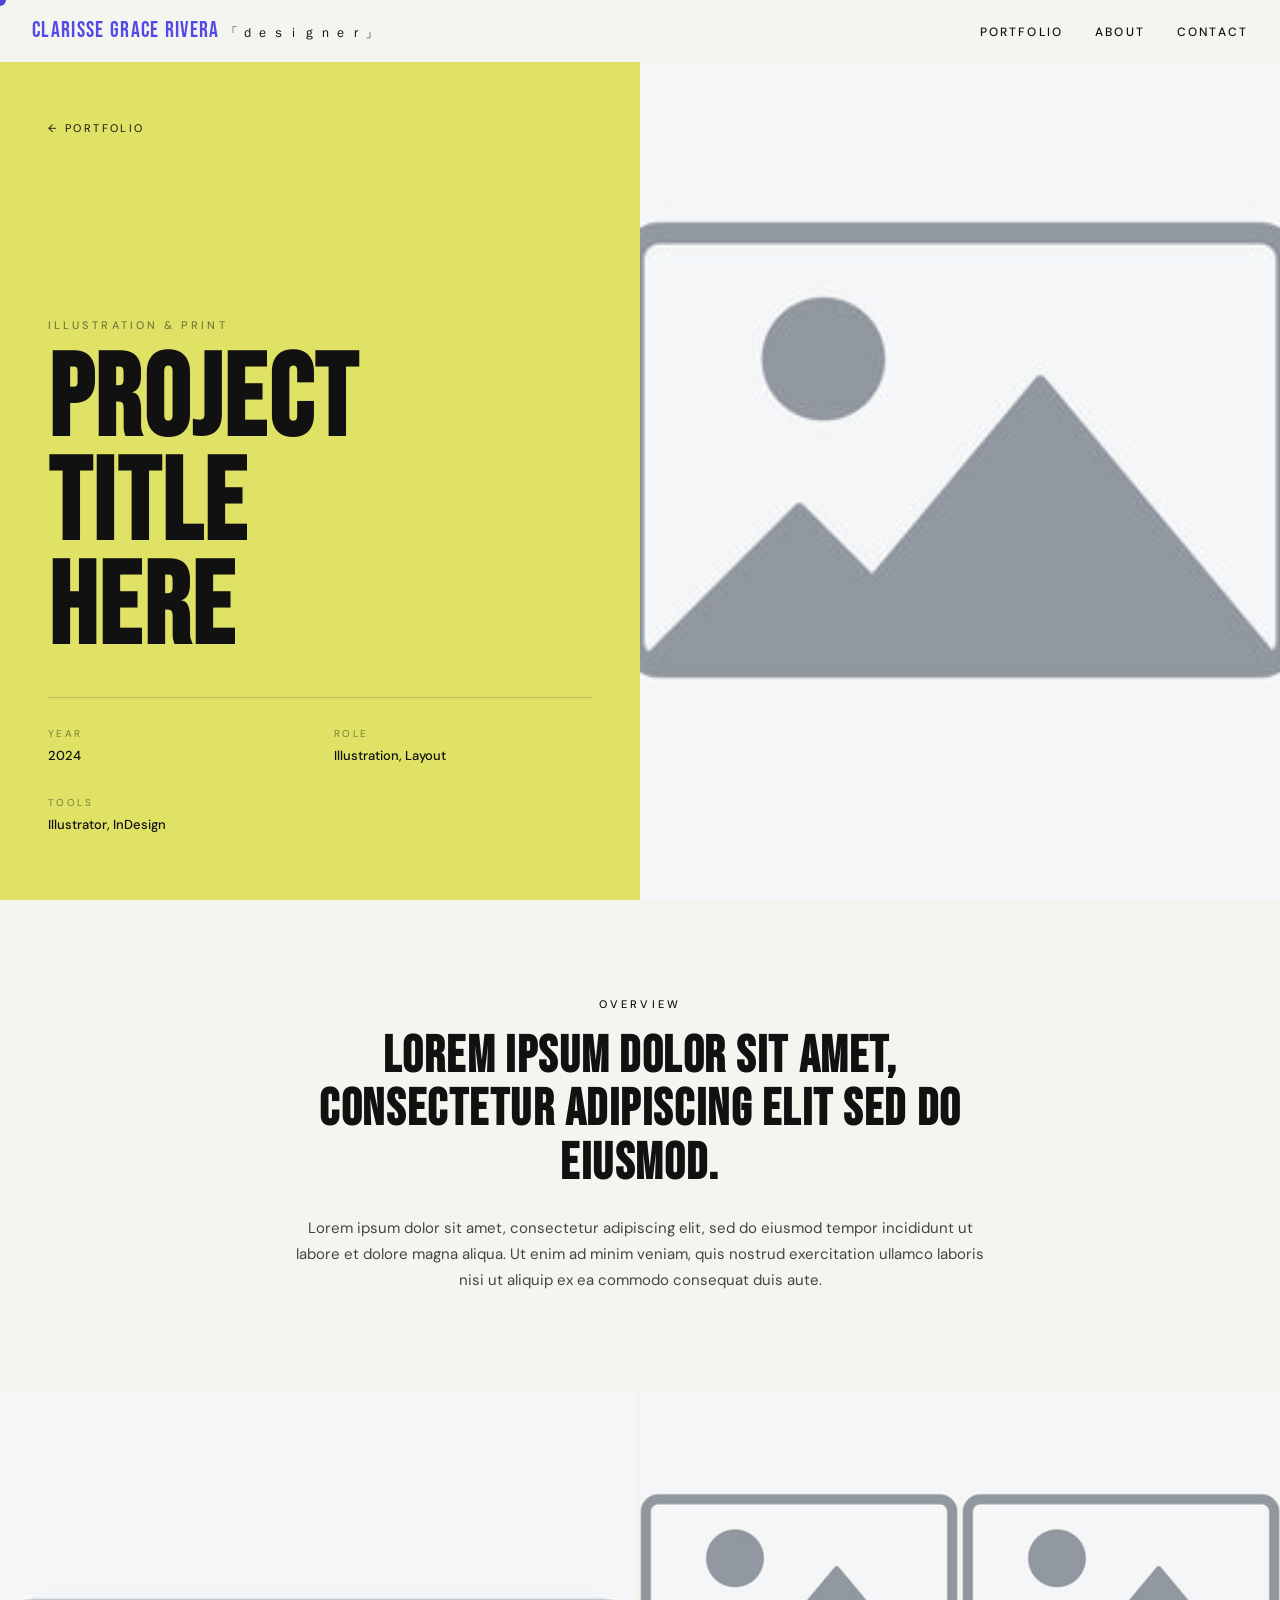
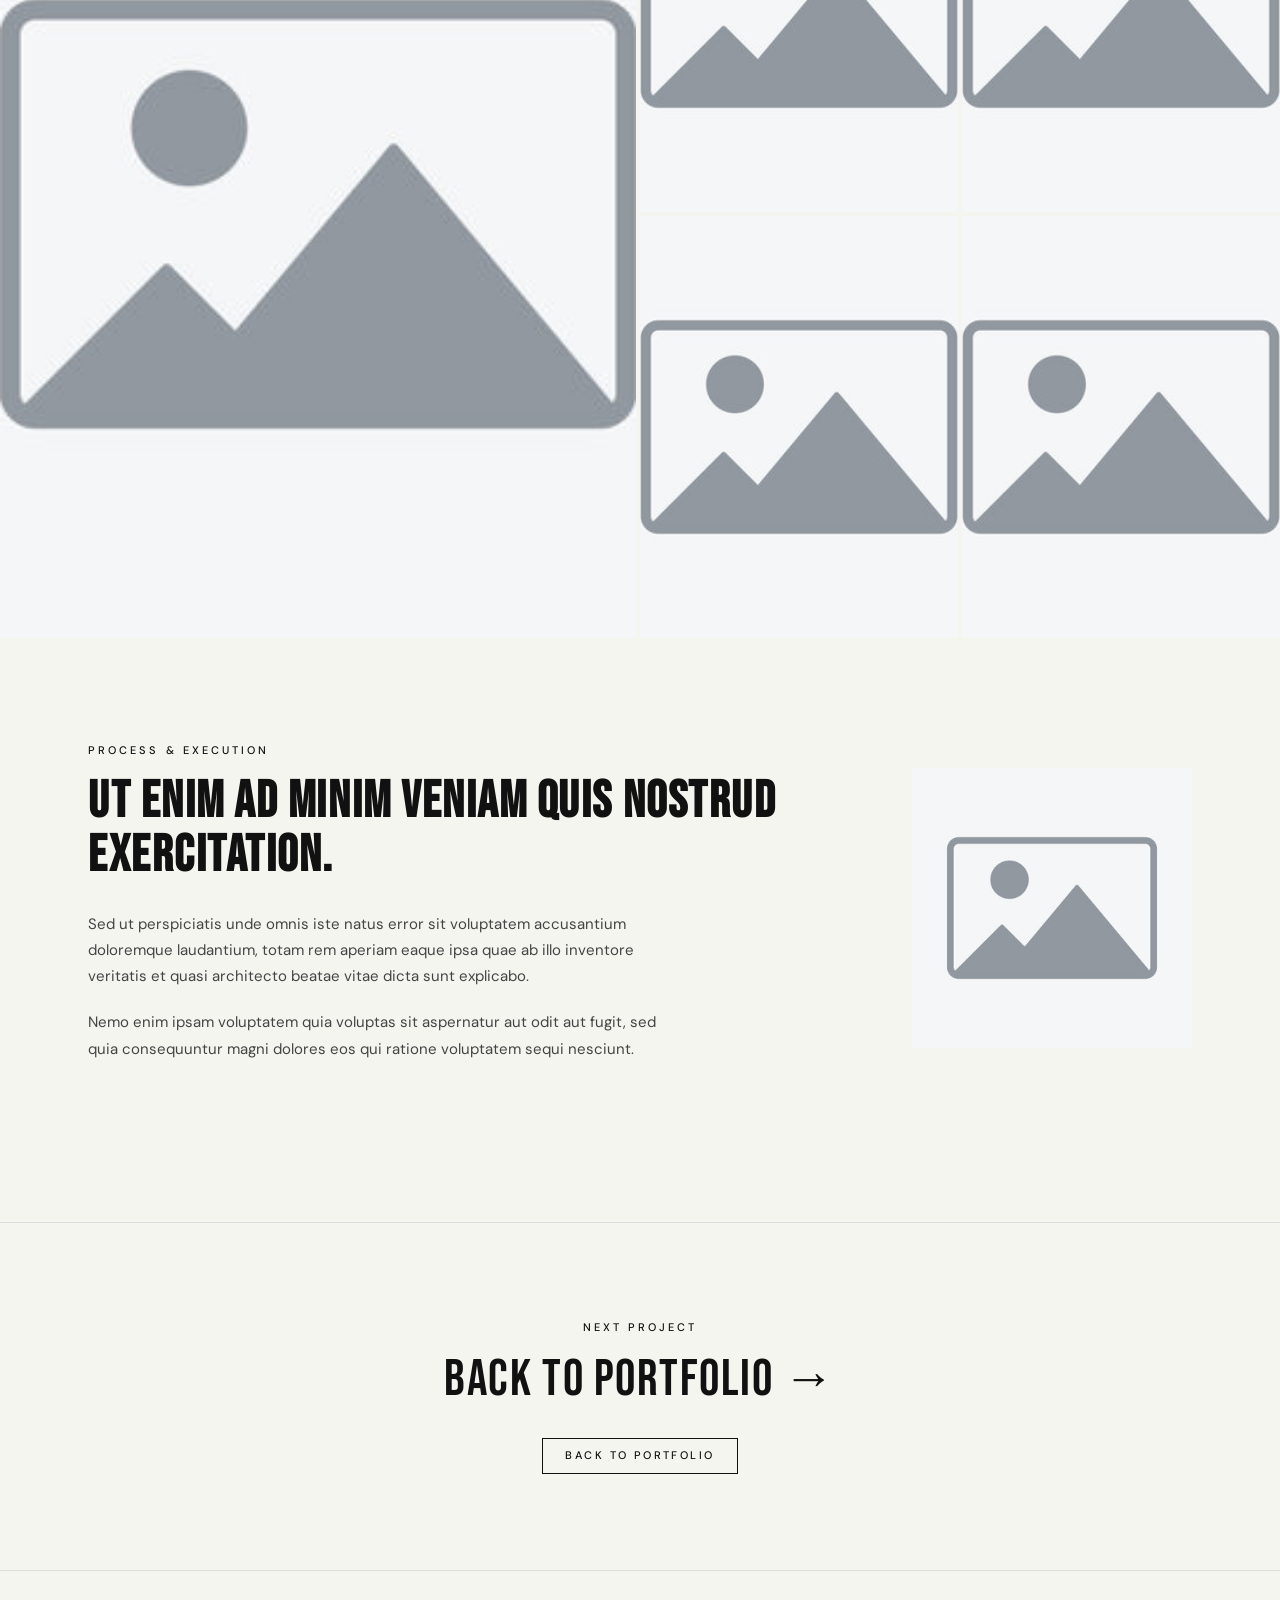
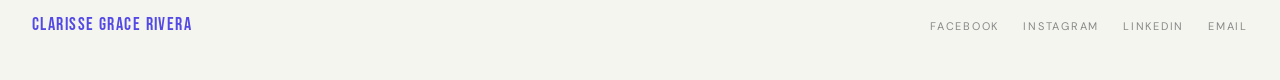
==== projects/gcashdiecut-project.html @ b3da07f1 "help me" ====
<!DOCTYPE html>
<html lang='en'>
<head>
  <meta charset='UTF-8' />
  <meta name='viewport' content='width=device-width, initial-scale=1.0' />
  <title>Project Title — Clarisse Grace Rivera</title>
  <link rel='preconnect' href='https://fonts.googleapis.com' />
  <link rel='preconnect' href='https://fonts.gstatic.com' crossorigin />
  <link href='https://fonts.googleapis.com/css2?family=Bebas+Neue&family=DM+Sans:ital,opsz,wght@0,9..40,300;0,9..40,400;0,9..40,500;1,9..40,300&display=swap' rel='stylesheet' />
  <link rel='stylesheet' href='../styles.css' />
</head>
<body>

  <div id='cursor'></div>

  <!-- NAV -->
  <nav>
    <a href='../index.html' class='nav-logo'>
      CLARISSE GRACE RIVERA <span>「ｄｅｓｉｇｎｅｒ」</span>
    </a>
    <ul class='nav-links'>
      <li><a href='../index.html#portfolio'>Portfolio</a></li>
      <li><a href='../index.html#about'>About</a></li>
      <li><a href='../index.html#contact'>Contact</a></li>
    </ul>
  </nav>

  <!-- SPLIT HERO: text left | tall image right -->
  <div style='display:grid; grid-template-columns:1fr 1fr; min-height:100svh;'>

    <!-- Left: title block -->
    <div style='display:flex; flex-direction:column; justify-content:flex-end;
                padding:120px 48px 64px; background:var(--yellow);'>
      <a href='../index.html' style='display:inline-flex; align-items:center; gap:8px;
         font-size:11px; letter-spacing:0.22em; text-transform:uppercase;
         text-decoration:none; color:var(--black); margin-bottom:auto; padding-top:0;
         transition:color 0.2s;'
         onmouseenter="this.style.color='var(--blue)'"
         onmouseleave="this.style.color='var(--black)'">
        ← Portfolio
      </a>
      <div style='margin-top:auto;'>
        <p class='about-eyebrow' style='color:var(--black); opacity:0.5;'>
          Illustration &amp; Print
        </p>
        <h1 style='font-family:"Bebas Neue",sans-serif; font-size:clamp(56px,9vw,120px);
                   line-height:0.9; letter-spacing:0.02em; color:var(--black);
                   margin-bottom:36px;'>
          Project<br>Title<br>Here
        </h1>
        <div class='about-meta' style='max-width:100%; border-top:1px solid rgba(0,0,0,0.15);
             padding-top:28px; margin-top:0; gap:28px;'>
          <div class='about-meta-block'>
            <dl>
              <dt style='font-size:10px; letter-spacing:0.24em; text-transform:uppercase;
                         color:rgba(0,0,0,0.45); margin-bottom:4px;'>Year</dt>
              <dd style='font-size:13px; font-weight:500;'>2024</dd>
            </dl>
          </div>
          <div class='about-meta-block'>
            <dl>
              <dt style='font-size:10px; letter-spacing:0.24em; text-transform:uppercase;
                         color:rgba(0,0,0,0.45); margin-bottom:4px;'>Role</dt>
              <dd style='font-size:13px; font-weight:500;'>Illustration, Layout</dd>
            </dl>
          </div>
          <div class='about-meta-block'>
            <dl>
              <dt style='font-size:10px; letter-spacing:0.24em; text-transform:uppercase;
                         color:rgba(0,0,0,0.45); margin-bottom:4px;'>Tools</dt>
              <dd style='font-size:13px; font-weight:500;'>Illustrator, InDesign</dd>
            </dl>
          </div>
        </div>
      </div>
    </div>

    <!-- Right: tall image -->
    <div style='overflow:hidden;'>
      <img src='../images/placeholder.jpg' alt='Hero image'
        style='width:100%; height:100%; object-fit:cover; display:block;' />
    </div>

  </div>

  <!-- OVERVIEW: wide text block -->
  <div style='max-width:800px; margin:96px auto; padding:0 48px; text-align:center;'>
    <p class='about-eyebrow'>Overview</p>
    <h2 class='about-headline' style='margin-bottom:24px;'>
      Lorem ipsum dolor sit amet, consectetur adipiscing elit sed do eiusmod.
    </h2>
    <p class='about-body' style='max-width:100%; margin:0 auto;'>
      Lorem ipsum dolor sit amet, consectetur adipiscing elit, sed do eiusmod tempor
      incididunt ut labore et dolore magna aliqua. Ut enim ad minim veniam, quis nostrud
      exercitation ullamco laboris nisi ut aliquip ex ea commodo consequat duis aute.
    </p>
  </div>

  <!-- THREE-COLUMN IMAGE ROW (wide + narrow + narrow) -->
  <div style='display:grid; grid-template-columns:2fr 1fr 1fr; gap:4px;
              padding:0; max-width:100%;'>
    <div style='overflow:hidden; aspect-ratio:3/4;'>
      <img src='../images/placeholder.jpg' alt='Detail 1'
        style='width:100%; height:100%; object-fit:cover; display:block;
               transition:transform 0.5s ease;'
        onmouseenter="this.style.transform='scale(1.05)'"
        onmouseleave="this.style.transform='scale(1)'" />
    </div>
    <div style='display:flex; flex-direction:column; gap:4px;'>
      <div style='overflow:hidden; flex:1;'>
        <img src='../images/placeholder.jpg' alt='Detail 2'
          style='width:100%; height:100%; object-fit:cover; display:block;
                 transition:transform 0.5s ease;'
          onmouseenter="this.style.transform='scale(1.05)'"
          onmouseleave="this.style.transform='scale(1)'" />
      </div>
      <div style='overflow:hidden; flex:1;'>
        <img src='../images/placeholder.jpg' alt='Detail 3'
          style='width:100%; height:100%; object-fit:cover; display:block;
                 transition:transform 0.5s ease;'
          onmouseenter="this.style.transform='scale(1.05)'"
          onmouseleave="this.style.transform='scale(1)'" />
      </div>
    </div>
    <div style='display:flex; flex-direction:column; gap:4px;'>
      <div style='overflow:hidden; flex:1;'>
        <img src='../images/placeholder.jpg' alt='Detail 4'
          style='width:100%; height:100%; object-fit:cover; display:block;
                 transition:transform 0.5s ease;'
          onmouseenter="this.style.transform='scale(1.05)'"
          onmouseleave="this.style.transform='scale(1)'" />
      </div>
      <div style='overflow:hidden; flex:1;'>
        <img src='../images/placeholder.jpg' alt='Detail 5'
          style='width:100%; height:100%; object-fit:cover; display:block;
                 transition:transform 0.5s ease;'
          onmouseenter="this.style.transform='scale(1.05)'"
          onmouseleave="this.style.transform='scale(1)'" />
      </div>
    </div>
  </div>

  <!-- PROCESS SECTION: text + small image side by side -->
  <div class='about-banner' style='padding-top:96px; border-bottom:none;
       grid-template-columns:1fr 280px; align-items:center;'>
    <div class='about-content'>
      <p class='about-eyebrow'>Process &amp; Execution</p>
      <h3 class='about-headline'>
        Ut enim ad minim veniam quis nostrud exercitation.
      </h3>
      <p class='about-body'>
        Sed ut perspiciatis unde omnis iste natus error sit voluptatem accusantium
        doloremque laudantium, totam rem aperiam eaque ipsa quae ab illo inventore
        veritatis et quasi architecto beatae vitae dicta sunt explicabo.
      </p>
      <p class='about-body'>
        Nemo enim ipsam voluptatem quia voluptas sit aspernatur aut odit aut fugit,
        sed quia consequuntur magni dolores eos qui ratione voluptatem sequi nesciunt.
      </p>
    </div>
    <!-- Small square image -->
    <img src='../images/placeholder.jpg' alt='Process detail'
      style='width:100%; aspect-ratio:1/1; object-fit:cover; display:block;' />
  </div>

  <!-- Next project CTA -->
  <div style='text-align:center; padding:96px 48px; border-top:1px solid #ddd; margin-top:80px;'>
    <p class='about-eyebrow'>Next Project</p>
    <a id='next-project-link' href='#' class='about-headline'
      style='display:block; text-decoration:none; color:var(--black); transition:color 0.2s; margin-bottom:32px;'
      onmouseenter="this.style.color='var(--blue)'"
      onmouseleave="this.style.color='var(--black)'">
    </a>
    <a href='../index.html#portfolio' class='card-view-btn'
      style='border-color:var(--black); color:var(--black);'>
      Back to Portfolio
    </a>
  </div>

  <!-- FOOTER -->
  <footer>
    <span class='footer-name'>Clarisse Grace Rivera</span>
    <ul class='footer-links'>
      <li><a href='https://www.facebook.com/rivera.clarisse.grace' target='_blank'>Facebook</a></li>
      <li><a href='https://www.instagram.com/clarisseespieces/' target='_blank'>Instagram</a></li>
      <li><a href='https://www.linkedin.com/in/clarisse-grace-rivera-73586b213' target='_blank'>LinkedIn</a></li>
      <li><a href='mailto:rivera.clarisse.grace@gmail.com'>Email</a></li>
    </ul>
  </footer>

  <script src='../main.js'></script>
</body>
</html>
---- styles.css ----
*, *::before, *::after { box-sizing: border-box; margin: 0; padding: 0; }

:root {
  --blue: #5349e4;
  --black:  #111111;
  --yellow: #e0e266;
  --white:  #f5f5f0;
  --grey:   #888;
  --card-gap: 0px;
}

html { scroll-behavior: smooth; }

body {
  background: var(--white);
  color: var(--black);
  font-family: 'DM Sans', sans-serif;
  font-size: 14px;
  line-height: 1.6;
  cursor: none;
}

/* Custom cursor */
#cursor {
  position: fixed;
  width: 12px; height: 12px;
  background: var(--blue);
  border-radius: 50%;
  pointer-events: none;
  z-index: 9999;
  transform: translate(-50%, -50%);
  transition: transform 0.1s ease, width 0.2s ease, height 0.2s ease, background 0.2s ease;
  mix-blend-mode: multiply;
}
#cursor.hovered {
  width: 40px; height: 40px;
  background: var(--yellow);
  mix-blend-mode: normal;
}

/* Nav */
nav {
  position: fixed;
  top: 0; left: 0; right: 0;
  z-index: 100;
  display: flex;
  align-items: center;
  justify-content: space-between;
  padding: 20px 32px;
  /* mix-blend-mode: multiply; */
  background-color: var(--white);
  transition: transform 0.35s cubic-bezier(0.4, 0, 0.2, 1);
}

nav.nav--collapsed {
  transform: translateY(-110%);
}

.nav-logo {
  font-family: 'Bebas Neue', sans-serif;
  font-size: 22px;
  letter-spacing: 0.06em;
  color: var(--blue);
  text-decoration: none;
  line-height: 1;
}
.nav-logo span { color: var(--black); font-size: 13px; font-family: 'DM Sans', sans-serif; font-weight: 300; letter-spacing: 0.2em; }

.nav-links {
  display: flex;
  gap: 32px;
  list-style: none;
}
.nav-links a {
  text-decoration: none;
  font-size: 12px;
  font-weight: 500;
  letter-spacing: 0.18em;
  text-transform: uppercase;
  color: var(--black);
  position: relative;
  padding-bottom: 2px;
}
.nav-links a::after {
  content: '';
  position: absolute;
  bottom: 0; left: 0;
  width: 0; height: 1px;
  background: var(--blue);
  transition: width 0.25s ease;
}
.nav-links a:hover::after,
.nav-links a.active::after { width: 100%; }

/* Hero / logo block */
.hero {
  height: 100svh;
  display: flex;
  flex-direction: column;
  align-items: center;
  justify-content: center;
  gap: 12px;
  border-bottom: 1px solid #ddd;
  position: relative;
  overflow: hidden;
}

.hero-logo {
  font-family: 'Bebas Neue', sans-serif;
  font-size: clamp(80px, 16vw, 200px);
  line-height: 0.9;
  color: var(--blue);
  letter-spacing: -0.02em;
  text-align: center;
  animation: fadeUp 0.9s ease both;
}
.hero-sub {
  font-size: clamp(11px, 1.4vw, 15px);
  letter-spacing: 0.35em;
  text-transform: uppercase;
  color: var(--grey);
  font-weight: 300;
  animation: fadeUp 0.9s 0.15s ease both;
}
.hero-scroll {
  position: absolute;
  bottom: 28px;
  font-size: 11px;
  letter-spacing: 0.2em;
  text-transform: uppercase;
  color: var(--grey);
  display: flex;
  align-items: center;
  gap: 10px;
  animation: fadeUp 1s 0.4s ease both;
}
.hero-scroll::before {
  content: '';
  display: block;
  width: 30px; height: 1px;
  background: var(--grey);
  animation: expandLine 1.2s 0.8s ease both;
}

@keyframes fadeUp {
  from { opacity: 0; transform: translateY(28px); }
  to   { opacity: 1; transform: translateY(0); }
}
@keyframes expandLine {
  from { width: 0; }
  to   { width: 30px; }
}

/* Grid */
.portfolio-grid {
  display: grid;
  grid-template-columns: repeat(3, 1fr);
  gap: var(--card-gap);
  padding: var(--card-gap);
}

@media (max-width: 900px)  { .portfolio-grid { grid-template-columns: repeat(2, 1fr); } }
@media (max-width: 560px)  { .portfolio-grid { grid-template-columns: 1fr; } }

/* wide cards span 2 cols */
.card.wide { grid-column: span 2; }
@media (max-width: 900px) { .card.wide { grid-column: span 1; } }

/* Card */
.card {
  position: relative;
  overflow: hidden;
  aspect-ratio: 1 / 1;
  background: var(--black);
}
.card.wide { aspect-ratio: 2 / 1; }

.card-bg {
  width: 100%; height: 100%;
  object-fit: cover;
  display: block;
  transition: transform 0.55s cubic-bezier(0.25, 0.46, 0.45, 0.94),
              filter 0.4s ease;
  filter: grayscale(0%);
}

/* coloured placeholder backgrounds when no real image */
.card-placeholder {
  width: 100%; height: 100%;
  display: flex;
  align-items: center;
  justify-content: center;
  font-family: 'Bebas Neue', sans-serif;
  font-size: clamp(16px, 4vw, 48px);
  letter-spacing: 0.08em;
  color: rgba(255,255,255,0.15);
  transition: transform 0.55s cubic-bezier(0.25, 0.46, 0.45, 0.94);
}

.card:hover .card-bg,
.card:hover .card-placeholder { transform: scale(1.5); filter: brightness(0.45); }

.card-overlay {
  position: absolute;
  inset: 0;
  display: flex;
  flex-direction: column;
  align-items: center;
  justify-content: center;
  gap: 10px;
  opacity: 0;
  transition: opacity 0.35s ease;
}
.card:hover .card-overlay { opacity: 1; }

.card-title {
  font-family: 'Bebas Neue', sans-serif;
  font-size: clamp(18px, 3vw, 36px);
  letter-spacing: 0.06em;
  color: var(--white);
  text-align: center;
  padding: 0 16px;
}

.card-view-btn {
  display: inline-block;
  border: 1px solid var(--white);
  color: var(--white);
  text-decoration: none;
  font-size: 11px;
  font-weight: 500;
  letter-spacing: 0.22em;
  text-transform: uppercase;
  padding: 8px 22px;
  transition: background 0.2s ease, color 0.2s ease;
}
.card-view-btn:hover { background: var(--white); color: var(--black); }

/* Footer */
footer {
  border-top: 1px solid #ddd;
  padding: 40px 32px;
  display: flex;
  align-items: center;
  justify-content: space-between;
  flex-wrap: wrap;
  gap: 20px;
}

.footer-name {
  font-family: 'Bebas Neue', sans-serif;
  font-size: 18px;
  letter-spacing: 0.08em;
  color: var(--blue);
}

.footer-links {
  display: flex;
  gap: 24px;
  list-style: none;
}
.footer-links a {
  font-size: 11px;
  letter-spacing: 0.16em;
  text-transform: uppercase;
  color: var(--grey);
  text-decoration: none;
  transition: color 0.2s ease;
}
.footer-links a:hover { color: var(--blue); }

.footer-copy {
  font-size: 11px;
  color: var(--grey);
  letter-spacing: 0.08em;
  width: 100%;
  text-align: right;
}

/* Page transitions */
.page-enter {
  animation: fadeUp 0.5s ease both;
}

/* * * * * * * ** * * * * * * */
/* * * * * ABOUT PAGE * * * * */
/* * * * * * * ** * * * * * * */

/* About banner (two-col layout) */
.about-banner {
  padding-top: 120px;
  padding-bottom: 60px;
  border-bottom: 1px solid #ddd;
  display: grid;
  grid-template-columns: 360px 1fr;
  gap: 64px;
  align-items: start;
  max-width: 1200px;
  margin: 0 auto;
  padding-left: 48px;
  padding-right: 48px;
}

@media (max-width: 860px) {
  .about-banner {
    grid-template-columns: 1fr;
    gap: 40px;
    padding-top: 100px;
  }
}

/* Profile photo */
.about-photo {
  width: 100%;
  aspect-ratio: 1 / 1;
  object-fit: cover;
  display: block;
  filter: grayscale(10%);
  transition: filter 0.4s ease;
}
.about-photo:hover { filter: grayscale(0%); }

/* Bio content */
.about-content { padding-top: 8px; }

.about-eyebrow {
  font-size: 11px;
  letter-spacing: 0.28em;
  text-transform: uppercase;
  color: var(--red);
  font-weight: 500;
  margin-bottom: 16px;
}

.about-headline {
  font-family: 'Bebas Neue', sans-serif;
  font-size: clamp(28px, 4vw, 52px);
  line-height: 1.05;
  letter-spacing: 0.03em;
  color: var(--black);
  margin-bottom: 28px;
}

.about-body {
  font-size: 15px;
  line-height: 1.75;
  color: #444;
  max-width: 580px;
  margin-bottom: 20px;
}

.about-body a {
  color: var(--red);
  text-decoration: none;
  border-bottom: 1px solid transparent;
  transition: border-color 0.2s ease;
}
.about-body a:hover { border-color: var(--red); }

/* Skills / Programs grid */
.about-meta {
  display: grid;
  grid-template-columns: 1fr 1fr;
  gap: 32px;
  margin-top: 36px;
  padding-top: 32px;
  border-top: 1px solid #ddd;
  max-width: 580px;
}

@media (max-width: 560px) { .about-meta { grid-template-columns: 1fr; } }

.about-meta-block h4 {
  font-size: 11px;
  letter-spacing: 0.22em;
  text-transform: uppercase;
  font-weight: 600;
  color: var(--black);
  margin-bottom: 10px;
}

.about-meta-block p,
.about-meta-block li { font-size: 13px; color: #666; line-height: 1.8; list-style: none; }

.about-meta-block .meta-label {
  font-style: italic;
  color: #999;
  font-size: 12px;
  margin-top: 6px;
}

/* Social links */
.about-socials {
  display: flex;
  gap: 20px;
  margin-top: 36px;
  flex-wrap: wrap;
}
.about-socials a {
  font-size: 11px;
  letter-spacing: 0.2em;
  text-transform: uppercase;
  text-decoration: none;
  color: var(--grey);
  border-bottom: 1px solid transparent;
  padding-bottom: 2px;
  transition: color 0.2s ease, border-color 0.2s ease;
}
.about-socials a:hover { color: var(--red); border-color: var(--red); }

/* Instagram grid */
.insta-section {
  max-width: 1200px;
  margin: 60px auto;
  padding: 0 48px;
}

.insta-label {
  font-size: 11px;
  letter-spacing: 0.28em;
  text-transform: uppercase;
  color: var(--grey);
  margin-bottom: 20px;
}

.insta-grid {
  display: grid;
  grid-template-columns: repeat(4, 1fr);
  gap: 4px;
}

@media (max-width: 700px) { .insta-grid { grid-template-columns: repeat(2, 1fr); } }

.insta-item {
  position: relative;
  overflow: hidden;
  aspect-ratio: 1 / 1;
  background: #eee;
}

.insta-item img {
  width: 100%; height: 100%;
  object-fit: cover;
  display: block;
  transition: transform 0.45s ease, filter 0.35s ease;
}

.insta-item:hover img { transform: scale(1.07); filter: brightness(0.5); }

.insta-item-overlay {
  position: absolute;
  inset: 0;
  display: flex;
  align-items: center;
  justify-content: center;
  opacity: 0;
  transition: opacity 0.3s ease;
}
.insta-item:hover .insta-item-overlay { opacity: 1; }

.insta-item-overlay span {
  font-size: 11px;
  letter-spacing: 0.2em;
  text-transform: uppercase;
  color: var(--white);
}
/* ══════════════════════════════════════
   CONTACT SECTION
══════════════════════════════════════ */

.contact-section {
  max-width: 1200px;
  margin: 0 auto;
  padding: 80px 48px;
  border-top: 1px solid #ddd;
}

.contact-heading {
  font-family: 'Bebas Neue', sans-serif;
  font-size: clamp(40px, 7vw, 96px);
  letter-spacing: 0.03em;
  line-height: 1;
  color: var(--black);
  margin-bottom: 56px;
}

.contact-list {
  display: flex;
  flex-direction: column;
  gap: 0;
}

.contact-item {
  display: flex;
  align-items: center;
  gap: 32px;
  padding: 28px 0;
  border-bottom: 1px solid #ddd;
  text-decoration: none;
  color: var(--black);
  transition: color 0.2s ease;
}
.contact-item:first-child { border-top: 1px solid #ddd; }
.contact-item:hover { color: var(--red); }

.contact-icon {
  flex-shrink: 0;
  width: 56px; height: 56px;
  display: flex;
  align-items: center;
  justify-content: center;
}
.contact-icon svg {
  width: 100%; height: 100%;
  transition: transform 0.25s ease;
}
.contact-item:hover .contact-icon svg { transform: scale(1.12); }

.contact-text {
  display: flex;
  flex-direction: column;
  gap: 4px;
}
.contact-label {
  font-size: 11px;
  letter-spacing: 0.22em;
  text-transform: uppercase;
  color: var(--grey);
  font-weight: 500;
}
.contact-value {
  font-family: 'Bebas Neue', sans-serif;
  font-size: clamp(22px, 3.5vw, 42px);
  letter-spacing: 0.04em;
  line-height: 1;
}
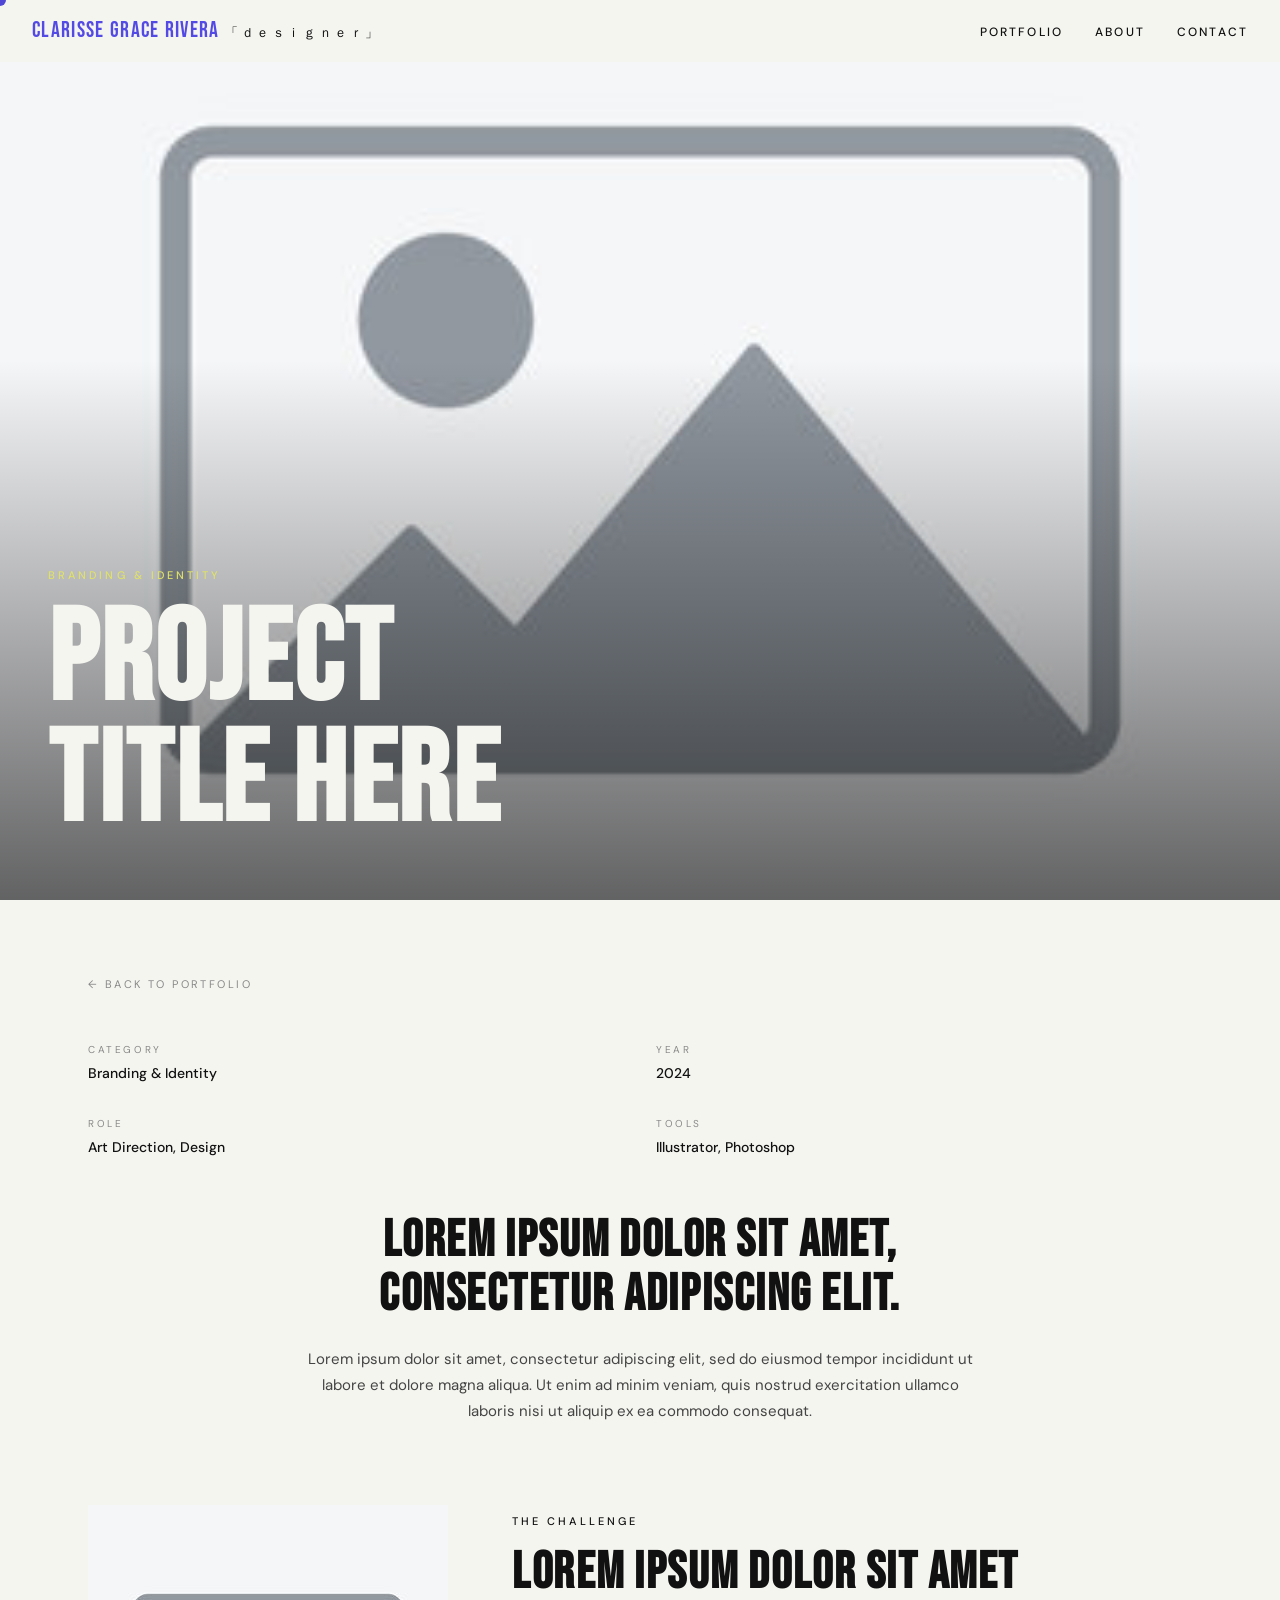
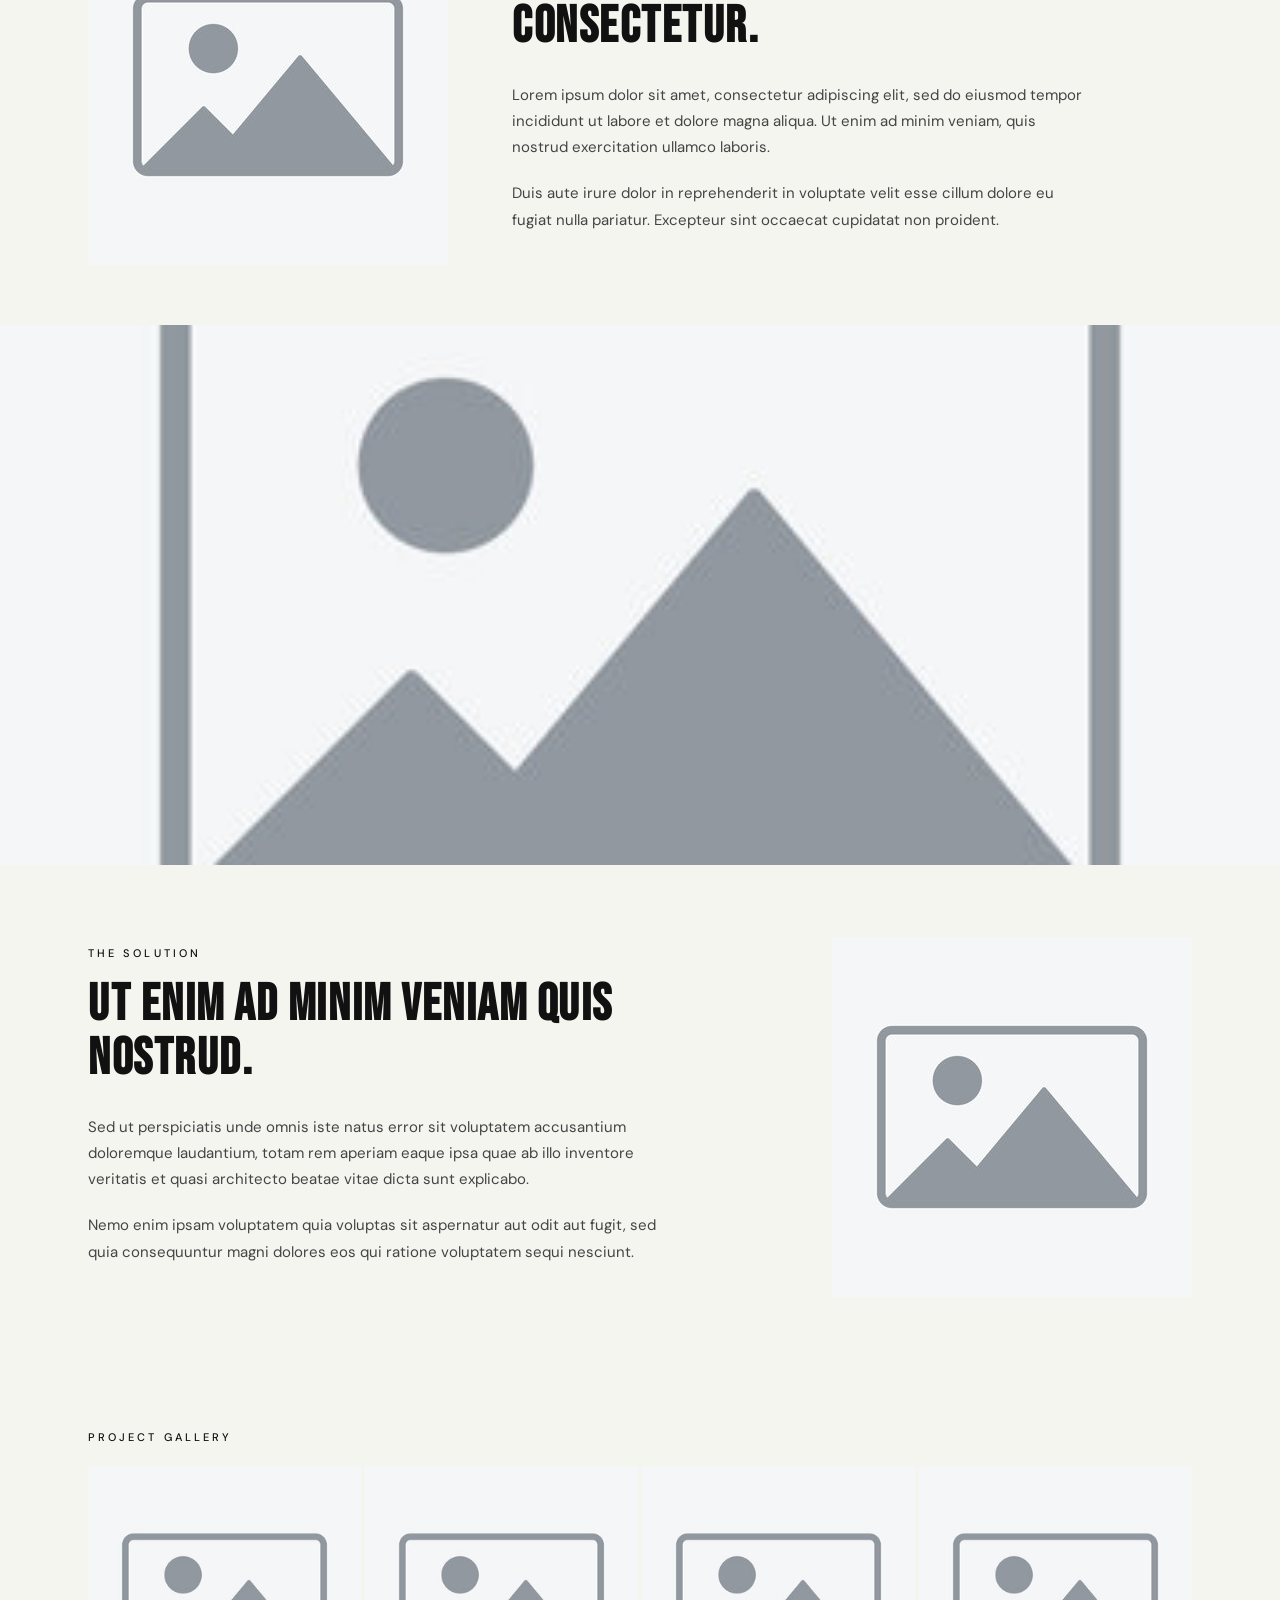
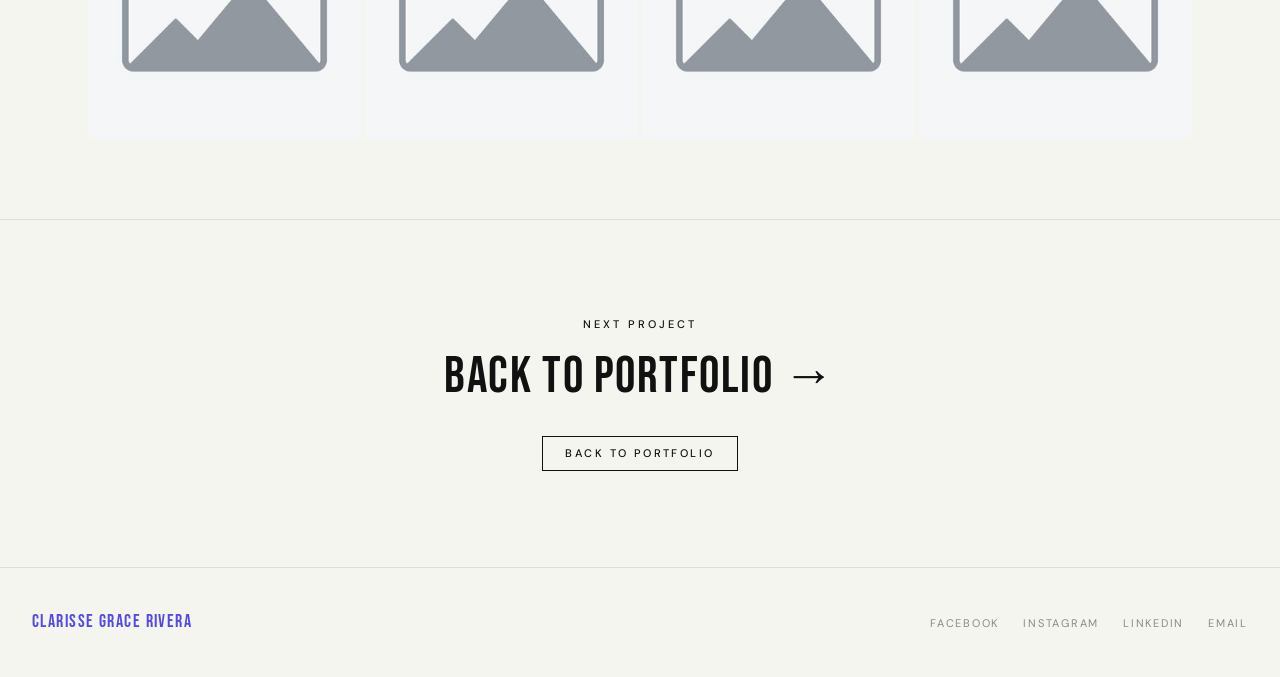
==== commit e4ea08dd: "i made it a" ====
--- a/projects/gcashdiecut-project.html
+++ b/projects/gcashdiecut-project.html
@@ -10,7 +10,6 @@
   <link rel='stylesheet' href='../styles.css' />
 </head>
 <body>
-
   <div id='cursor'></div>
 
   <!-- NAV -->
@@ -25,128 +24,110 @@
     </ul>
   </nav>
 
-  <!-- SPLIT HERO: text left | tall image right -->
-  <div style='display:grid; grid-template-columns:1fr 1fr; min-height:100svh;'>
+  <!-- FULL-WIDTH HERO IMAGE -->
+  <div style='width:100%; height:100svh; overflow:hidden; position:relative;'>
+    <img src='../images/placeholder.jpg' alt='Project hero'
+      style='width:100%; height:100%; object-fit:cover; display:block;' />
+    <!-- Overlay title -->
+    <div style='position:absolute; inset:0; display:flex; flex-direction:column;
+                justify-content:flex-end; padding:56px 48px;
+                background:linear-gradient(to top, rgba(0,0,0,0.6) 0%, transparent 60%);'>
+      <p class='about-eyebrow' style='color:var(--yellow);'>Branding &amp; Identity</p>
+      <h1 style='font-family:"Bebas Neue",sans-serif; font-size:clamp(52px,10vw,130px);
+                 line-height:0.95; letter-spacing:0.02em; color:var(--white);'>
+        Project<br>Title Here
+      </h1>
+    </div>
+  </div>
 
-    <!-- Left: title block -->
-    <div style='display:flex; flex-direction:column; justify-content:flex-end;
-                padding:120px 48px 64px; background:var(--yellow);'>
-      <a href='../index.html' style='display:inline-flex; align-items:center; gap:8px;
-         font-size:11px; letter-spacing:0.22em; text-transform:uppercase;
-         text-decoration:none; color:var(--black); margin-bottom:auto; padding-top:0;
-         transition:color 0.2s;'
-         onmouseenter="this.style.color='var(--blue)'"
-         onmouseleave="this.style.color='var(--black)'">
-        ← Portfolio
-      </a>
-      <div style='margin-top:auto;'>
-        <p class='about-eyebrow' style='color:var(--black); opacity:0.5;'>
-          Illustration &amp; Print
-        </p>
-        <h1 style='font-family:"Bebas Neue",sans-serif; font-size:clamp(56px,9vw,120px);
-                   line-height:0.9; letter-spacing:0.02em; color:var(--black);
-                   margin-bottom:36px;'>
-          Project<br>Title<br>Here
-        </h1>
-        <div class='about-meta' style='max-width:100%; border-top:1px solid rgba(0,0,0,0.15);
-             padding-top:28px; margin-top:0; gap:28px;'>
-          <div class='about-meta-block'>
-            <dl>
-              <dt style='font-size:10px; letter-spacing:0.24em; text-transform:uppercase;
-                         color:rgba(0,0,0,0.45); margin-bottom:4px;'>Year</dt>
-              <dd style='font-size:13px; font-weight:500;'>2024</dd>
-            </dl>
-          </div>
-          <div class='about-meta-block'>
-            <dl>
-              <dt style='font-size:10px; letter-spacing:0.24em; text-transform:uppercase;
-                         color:rgba(0,0,0,0.45); margin-bottom:4px;'>Role</dt>
-              <dd style='font-size:13px; font-weight:500;'>Illustration, Layout</dd>
-            </dl>
-          </div>
-          <div class='about-meta-block'>
-            <dl>
-              <dt style='font-size:10px; letter-spacing:0.24em; text-transform:uppercase;
-                         color:rgba(0,0,0,0.45); margin-bottom:4px;'>Tools</dt>
-              <dd style='font-size:13px; font-weight:500;'>Illustrator, InDesign</dd>
-            </dl>
-          </div>
-        </div>
+  <!-- INTRO + META -->
+  <div style='max-width:1200px; margin:0 auto; padding:72px 48px 0;'>
+
+    <a href='../index.html' style='display:inline-flex; align-items:center; gap:8px;
+       font-size:11px; letter-spacing:0.22em; text-transform:uppercase;
+       text-decoration:none; color:var(--grey); margin-bottom:48px;
+       transition:color 0.2s;'
+       onmouseenter="this.style.color='var(--blue)'"
+       onmouseleave="this.style.color='var(--grey)'">
+      ← Back to Portfolio
+    </a>
+
+    <div class='about-meta' style='max-width:100%; border-top:none; margin-top:0; padding-top:0;'>
+      <div class='about-meta-block'>
+        <dl>
+          <dt style='font-size:10px; letter-spacing:0.26em; text-transform:uppercase; color:var(--grey); margin-bottom:4px;'>Category</dt>
+          <dd style='font-size:14px; font-weight:500;'>Branding &amp; Identity</dd>
+        </dl>
+      </div>
+      <div class='about-meta-block'>
+        <dl>
+          <dt style='font-size:10px; letter-spacing:0.26em; text-transform:uppercase; color:var(--grey); margin-bottom:4px;'>Year</dt>
+          <dd style='font-size:14px; font-weight:500;'>2024</dd>
+        </dl>
+      </div>
+      <div class='about-meta-block'>
+        <dl>
+          <dt style='font-size:10px; letter-spacing:0.26em; text-transform:uppercase; color:var(--grey); margin-bottom:4px;'>Role</dt>
+          <dd style='font-size:14px; font-weight:500;'>Art Direction, Design</dd>
+        </dl>
+      </div>
+      <div class='about-meta-block'>
+        <dl>
+          <dt style='font-size:10px; letter-spacing:0.26em; text-transform:uppercase; color:var(--grey); margin-bottom:4px;'>Tools</dt>
+          <dd style='font-size:14px; font-weight:500;'>Illustrator, Photoshop</dd>
+        </dl>
       </div>
     </div>
 
-    <!-- Right: tall image -->
-    <div style='overflow:hidden;'>
-      <img src='../images/placeholder.jpg' alt='Hero image'
-        style='width:100%; height:100%; object-fit:cover; display:block;' />
+    <!-- Intro text centred narrow -->
+    <div style='max-width:680px; margin:56px auto 80px; text-align:center;'>
+      <h2 class='about-headline' style='margin-bottom:24px;'>
+        Lorem ipsum dolor sit amet, consectetur adipiscing elit.
+      </h2>
+      <p class='about-body' style='max-width:100%;'>
+        Lorem ipsum dolor sit amet, consectetur adipiscing elit, sed do eiusmod tempor
+        incididunt ut labore et dolore magna aliqua. Ut enim ad minim veniam, quis nostrud
+        exercitation ullamco laboris nisi ut aliquip ex ea commodo consequat.
+      </p>
     </div>
 
   </div>
 
-  <!-- OVERVIEW: wide text block -->
-  <div style='max-width:800px; margin:96px auto; padding:0 48px; text-align:center;'>
-    <p class='about-eyebrow'>Overview</p>
-    <h2 class='about-headline' style='margin-bottom:24px;'>
-      Lorem ipsum dolor sit amet, consectetur adipiscing elit sed do eiusmod.
-    </h2>
-    <p class='about-body' style='max-width:100%; margin:0 auto;'>
-      Lorem ipsum dolor sit amet, consectetur adipiscing elit, sed do eiusmod tempor
-      incididunt ut labore et dolore magna aliqua. Ut enim ad minim veniam, quis nostrud
-      exercitation ullamco laboris nisi ut aliquip ex ea commodo consequat duis aute.
-    </p>
-  </div>
+  <!-- ALTERNATING SECTIONS -->
 
-  <!-- THREE-COLUMN IMAGE ROW (wide + narrow + narrow) -->
-  <div style='display:grid; grid-template-columns:2fr 1fr 1fr; gap:4px;
-              padding:0; max-width:100%;'>
-    <div style='overflow:hidden; aspect-ratio:3/4;'>
-      <img src='../images/placeholder.jpg' alt='Detail 1'
-        style='width:100%; height:100%; object-fit:cover; display:block;
-               transition:transform 0.5s ease;'
-        onmouseenter="this.style.transform='scale(1.05)'"
-        onmouseleave="this.style.transform='scale(1)'" />
-    </div>
-    <div style='display:flex; flex-direction:column; gap:4px;'>
-      <div style='overflow:hidden; flex:1;'>
-        <img src='../images/placeholder.jpg' alt='Detail 2'
-          style='width:100%; height:100%; object-fit:cover; display:block;
-                 transition:transform 0.5s ease;'
-          onmouseenter="this.style.transform='scale(1.05)'"
-          onmouseleave="this.style.transform='scale(1)'" />
-      </div>
-      <div style='overflow:hidden; flex:1;'>
-        <img src='../images/placeholder.jpg' alt='Detail 3'
-          style='width:100%; height:100%; object-fit:cover; display:block;
-                 transition:transform 0.5s ease;'
-          onmouseenter="this.style.transform='scale(1.05)'"
-          onmouseleave="this.style.transform='scale(1)'" />
-      </div>
-    </div>
-    <div style='display:flex; flex-direction:column; gap:4px;'>
-      <div style='overflow:hidden; flex:1;'>
-        <img src='../images/placeholder.jpg' alt='Detail 4'
-          style='width:100%; height:100%; object-fit:cover; display:block;
-                 transition:transform 0.5s ease;'
-          onmouseenter="this.style.transform='scale(1.05)'"
-          onmouseleave="this.style.transform='scale(1)'" />
-      </div>
-      <div style='overflow:hidden; flex:1;'>
-        <img src='../images/placeholder.jpg' alt='Detail 5'
-          style='width:100%; height:100%; object-fit:cover; display:block;
-                 transition:transform 0.5s ease;'
-          onmouseenter="this.style.transform='scale(1.05)'"
-          onmouseleave="this.style.transform='scale(1)'" />
-      </div>
+  <!-- Section 1: image left, text right -->
+  <div class='about-banner' style='padding-top:0; border-bottom:none;'>
+    <img class='about-photo' src='../images/placeholder.jpg' alt='Section image' />
+    <div class='about-content'>
+      <p class='about-eyebrow'>The Challenge</p>
+      <h3 class='about-headline'>
+        Lorem ipsum dolor sit amet consectetur.
+      </h3>
+      <p class='about-body'>
+        Lorem ipsum dolor sit amet, consectetur adipiscing elit, sed do eiusmod tempor
+        incididunt ut labore et dolore magna aliqua. Ut enim ad minim veniam, quis nostrud
+        exercitation ullamco laboris.
+      </p>
+      <p class='about-body'>
+        Duis aute irure dolor in reprehenderit in voluptate velit esse cillum dolore eu
+        fugiat nulla pariatur. Excepteur sint occaecat cupidatat non proident.
+      </p>
     </div>
   </div>
 
-  <!-- PROCESS SECTION: text + small image side by side -->
-  <div class='about-banner' style='padding-top:96px; border-bottom:none;
-       grid-template-columns:1fr 280px; align-items:center;'>
+  <!-- Full-width image break -->
+  <div style='width:100%; height:60vh; overflow:hidden; margin:0;'>
+    <img src='../images/placeholder.jpg' alt='Full-width detail'
+      style='width:100%; height:100%; object-fit:cover; display:block;' />
+  </div>
+
+  <!-- Section 2: text left, image right -->
+  <div class='about-banner' style='padding-top:72px; border-bottom:none;
+       grid-template-columns:1fr 360px;'>
     <div class='about-content'>
-      <p class='about-eyebrow'>Process &amp; Execution</p>
+      <p class='about-eyebrow'>The Solution</p>
       <h3 class='about-headline'>
-        Ut enim ad minim veniam quis nostrud exercitation.
+        Ut enim ad minim veniam quis nostrud.
       </h3>
       <p class='about-body'>
         Sed ut perspiciatis unde omnis iste natus error sit voluptatem accusantium
@@ -154,13 +135,22 @@
         veritatis et quasi architecto beatae vitae dicta sunt explicabo.
       </p>
       <p class='about-body'>
-        Nemo enim ipsam voluptatem quia voluptas sit aspernatur aut odit aut fugit,
-        sed quia consequuntur magni dolores eos qui ratione voluptatem sequi nesciunt.
+        Nemo enim ipsam voluptatem quia voluptas sit aspernatur aut odit aut fugit, sed
+        quia consequuntur magni dolores eos qui ratione voluptatem sequi nesciunt.
       </p>
     </div>
-    <!-- Small square image -->
-    <img src='../images/placeholder.jpg' alt='Process detail'
-      style='width:100%; aspect-ratio:1/1; object-fit:cover; display:block;' />
+    <img class='about-photo' src='../images/placeholder.jpg' alt='Solution image' />
+  </div>
+
+  <!-- Image grid -->
+  <div style='max-width:1200px; margin:72px auto 0; padding:0 48px;'>
+    <p class='about-eyebrow' style='margin-bottom:20px;'>Project Gallery</p>
+    <div class='insta-grid'>
+      <div class='insta-item'><img src='../images/placeholder.jpg' alt='Gallery 1' /></div>
+      <div class='insta-item'><img src='../images/placeholder.jpg' alt='Gallery 2' /></div>
+      <div class='insta-item'><img src='../images/placeholder.jpg' alt='Gallery 3' /></div>
+      <div class='insta-item'><img src='../images/placeholder.jpg' alt='Gallery 4' /></div>
+    </div>
   </div>
 
   <!-- Next project CTA -->
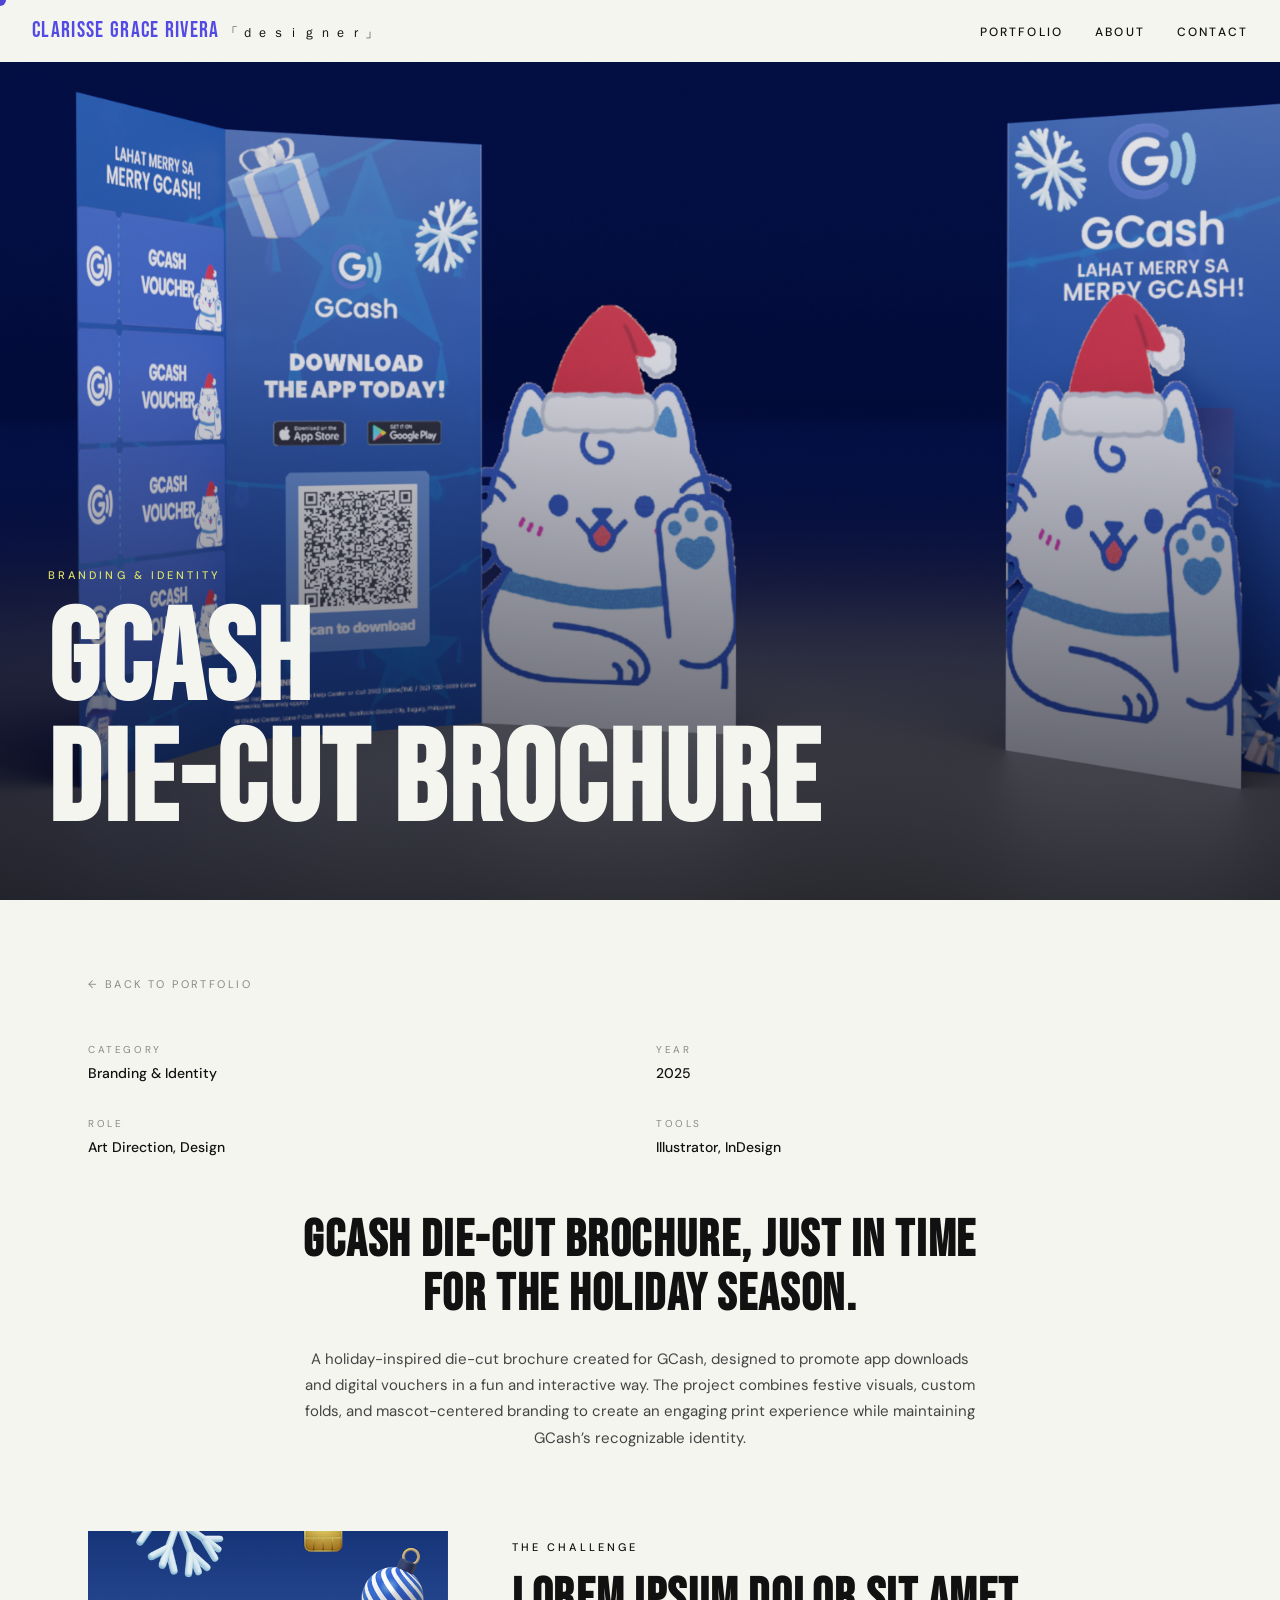
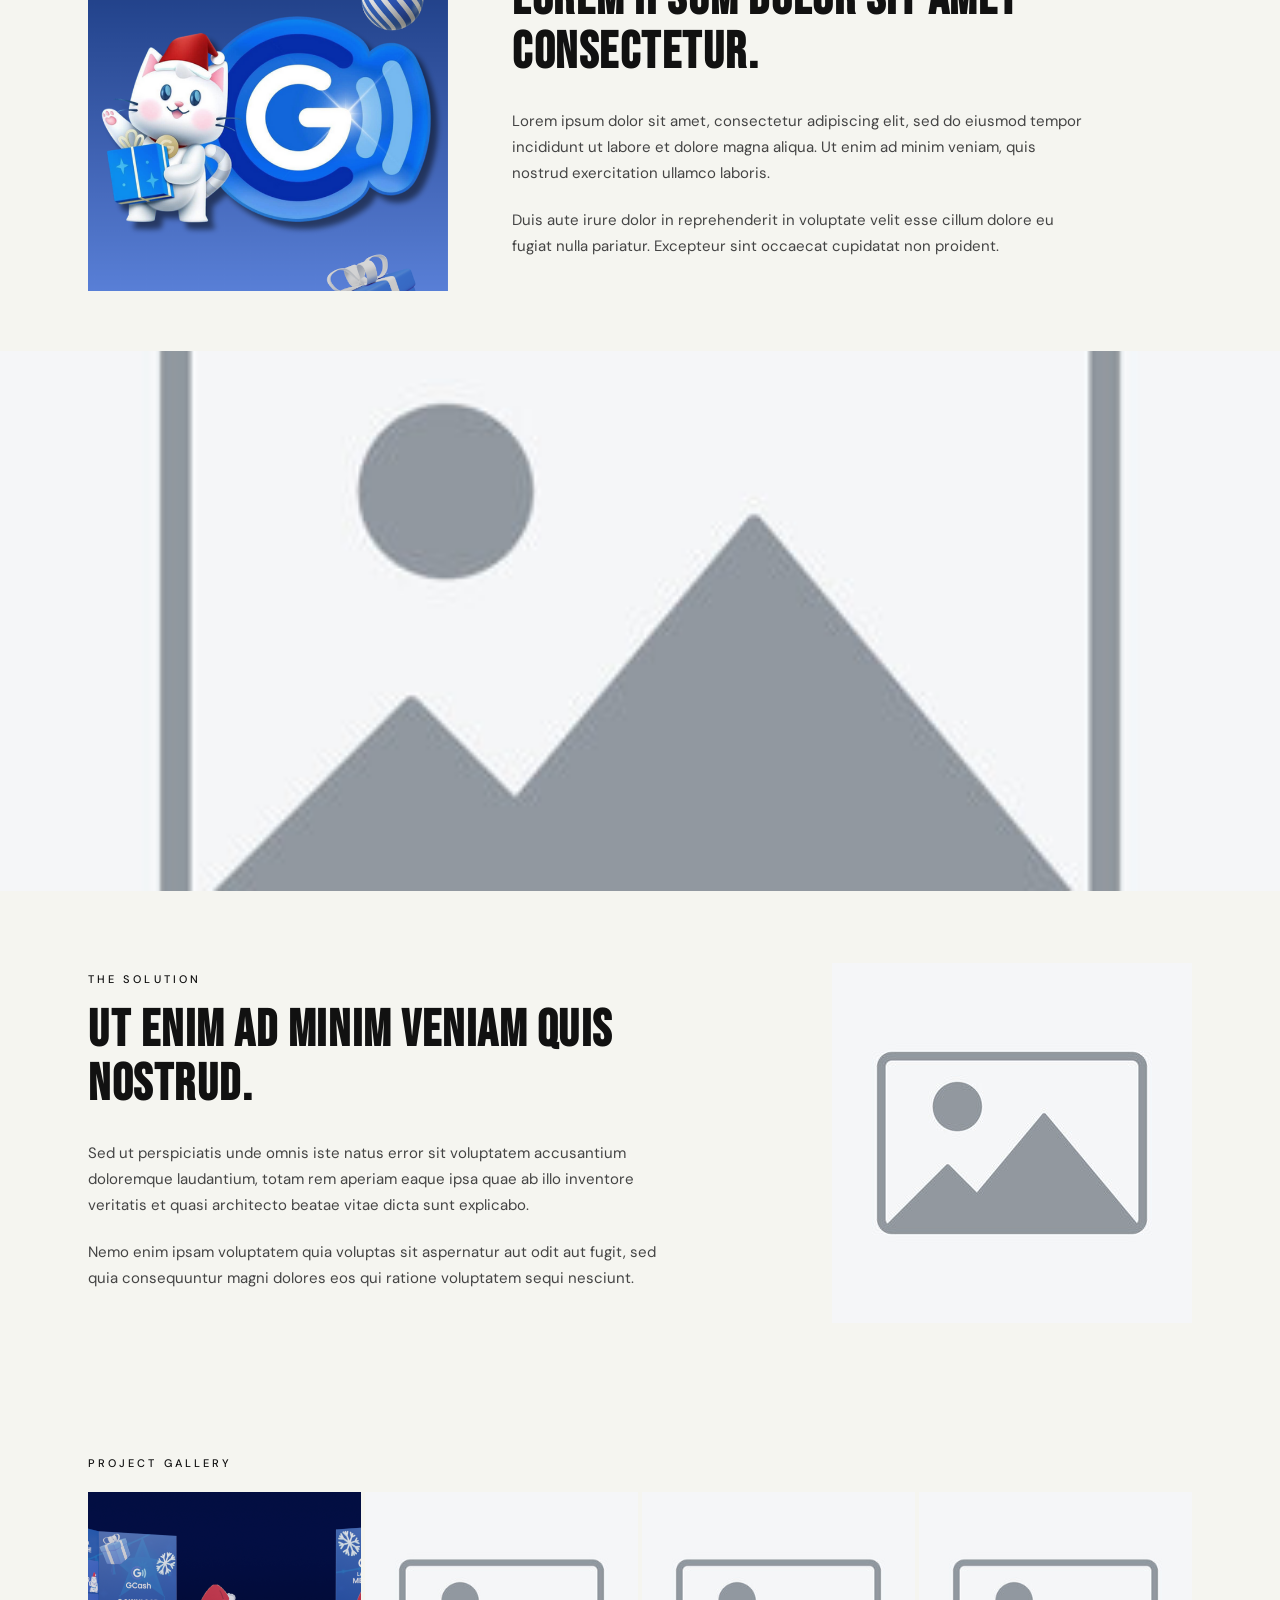
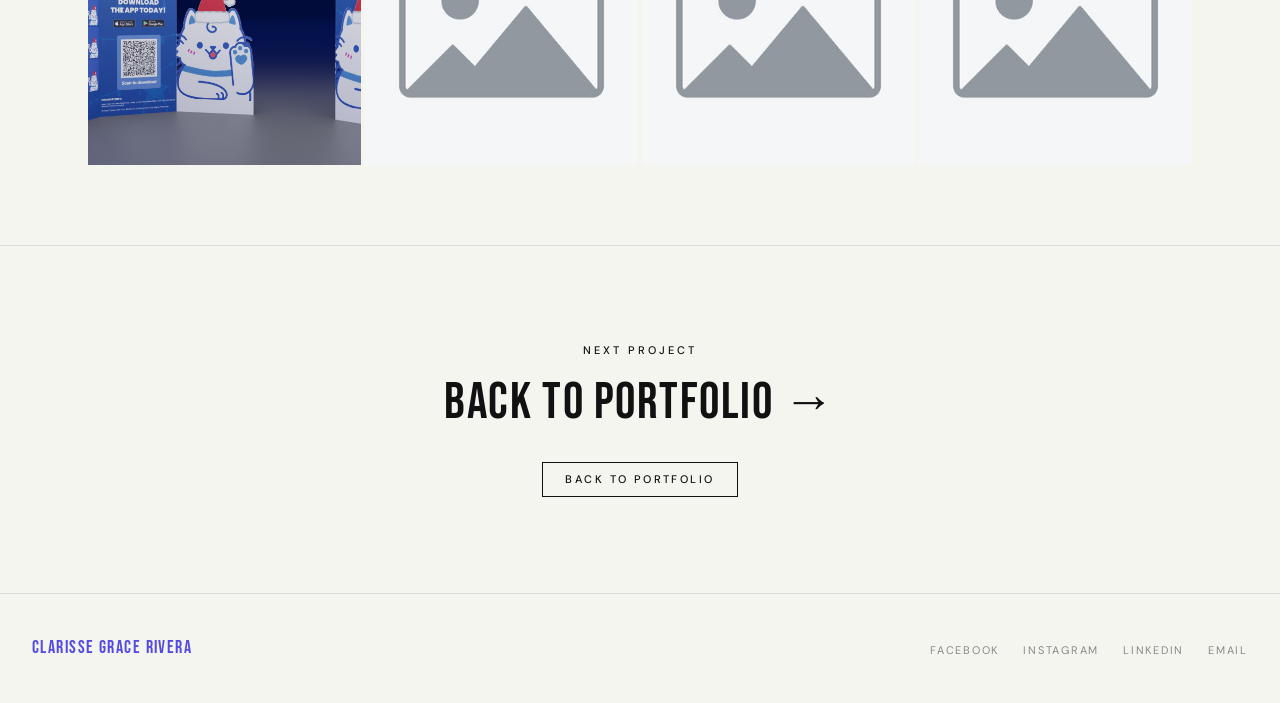
==== commit 6d35d6f1: "gcash children photo dump of stuff for that html lol" ====
--- a/projects/gcashdiecut-project.html
+++ b/projects/gcashdiecut-project.html
@@ -26,7 +26,7 @@
 
   <!-- FULL-WIDTH HERO IMAGE -->
   <div style='width:100%; height:100svh; overflow:hidden; position:relative;'>
-    <img src='../images/placeholder.jpg' alt='Project hero'
+    <img src='../images/gcashcat.png' alt='Project hero'
       style='width:100%; height:100%; object-fit:cover; display:block;' />
     <!-- Overlay title -->
     <div style='position:absolute; inset:0; display:flex; flex-direction:column;
@@ -35,7 +35,7 @@
       <p class='about-eyebrow' style='color:var(--yellow);'>Branding &amp; Identity</p>
       <h1 style='font-family:"Bebas Neue",sans-serif; font-size:clamp(52px,10vw,130px);
                  line-height:0.95; letter-spacing:0.02em; color:var(--white);'>
-        Project<br>Title Here
+        GCASH<br>DIE-CUT BROCHURE
       </h1>
     </div>
   </div>
@@ -62,7 +62,7 @@
       <div class='about-meta-block'>
         <dl>
           <dt style='font-size:10px; letter-spacing:0.26em; text-transform:uppercase; color:var(--grey); margin-bottom:4px;'>Year</dt>
-          <dd style='font-size:14px; font-weight:500;'>2024</dd>
+          <dd style='font-size:14px; font-weight:500;'>2025</dd>
         </dl>
       </div>
       <div class='about-meta-block'>
@@ -74,7 +74,7 @@
       <div class='about-meta-block'>
         <dl>
           <dt style='font-size:10px; letter-spacing:0.26em; text-transform:uppercase; color:var(--grey); margin-bottom:4px;'>Tools</dt>
-          <dd style='font-size:14px; font-weight:500;'>Illustrator, Photoshop</dd>
+          <dd style='font-size:14px; font-weight:500;'>Illustrator, InDesign</dd>
         </dl>
       </div>
     </div>
@@ -82,12 +82,12 @@
     <!-- Intro text centred narrow -->
     <div style='max-width:680px; margin:56px auto 80px; text-align:center;'>
       <h2 class='about-headline' style='margin-bottom:24px;'>
-        Lorem ipsum dolor sit amet, consectetur adipiscing elit.
+        GCash Die-Cut Brochure, just in time for the holiday season.
       </h2>
       <p class='about-body' style='max-width:100%;'>
-        Lorem ipsum dolor sit amet, consectetur adipiscing elit, sed do eiusmod tempor
-        incididunt ut labore et dolore magna aliqua. Ut enim ad minim veniam, quis nostrud
-        exercitation ullamco laboris nisi ut aliquip ex ea commodo consequat.
+        A holiday-inspired die-cut brochure created for GCash, designed to promote app downloads and digital vouchers in a fun and interactive way.
+        The project combines festive visuals, custom folds, and mascot-centered branding to create an engaging print 
+        experience while maintaining GCash’s recognizable identity.
       </p>
     </div>
 
@@ -97,7 +97,7 @@
 
   <!-- Section 1: image left, text right -->
   <div class='about-banner' style='padding-top:0; border-bottom:none;'>
-    <img class='about-photo' src='../images/placeholder.jpg' alt='Section image' />
+    <img class='about-photo' src='../images/gcash/gcash-cat-card.png' alt='Section image' />
     <div class='about-content'>
       <p class='about-eyebrow'>The Challenge</p>
       <h3 class='about-headline'>
@@ -146,7 +146,7 @@
   <div style='max-width:1200px; margin:72px auto 0; padding:0 48px;'>
     <p class='about-eyebrow' style='margin-bottom:20px;'>Project Gallery</p>
     <div class='insta-grid'>
-      <div class='insta-item'><img src='../images/placeholder.jpg' alt='Gallery 1' /></div>
+      <div class='insta-item'><img src='../images/gcashcat.png'    alt='Gallery 1' /></div>
       <div class='insta-item'><img src='../images/placeholder.jpg' alt='Gallery 2' /></div>
       <div class='insta-item'><img src='../images/placeholder.jpg' alt='Gallery 3' /></div>
       <div class='insta-item'><img src='../images/placeholder.jpg' alt='Gallery 4' /></div>
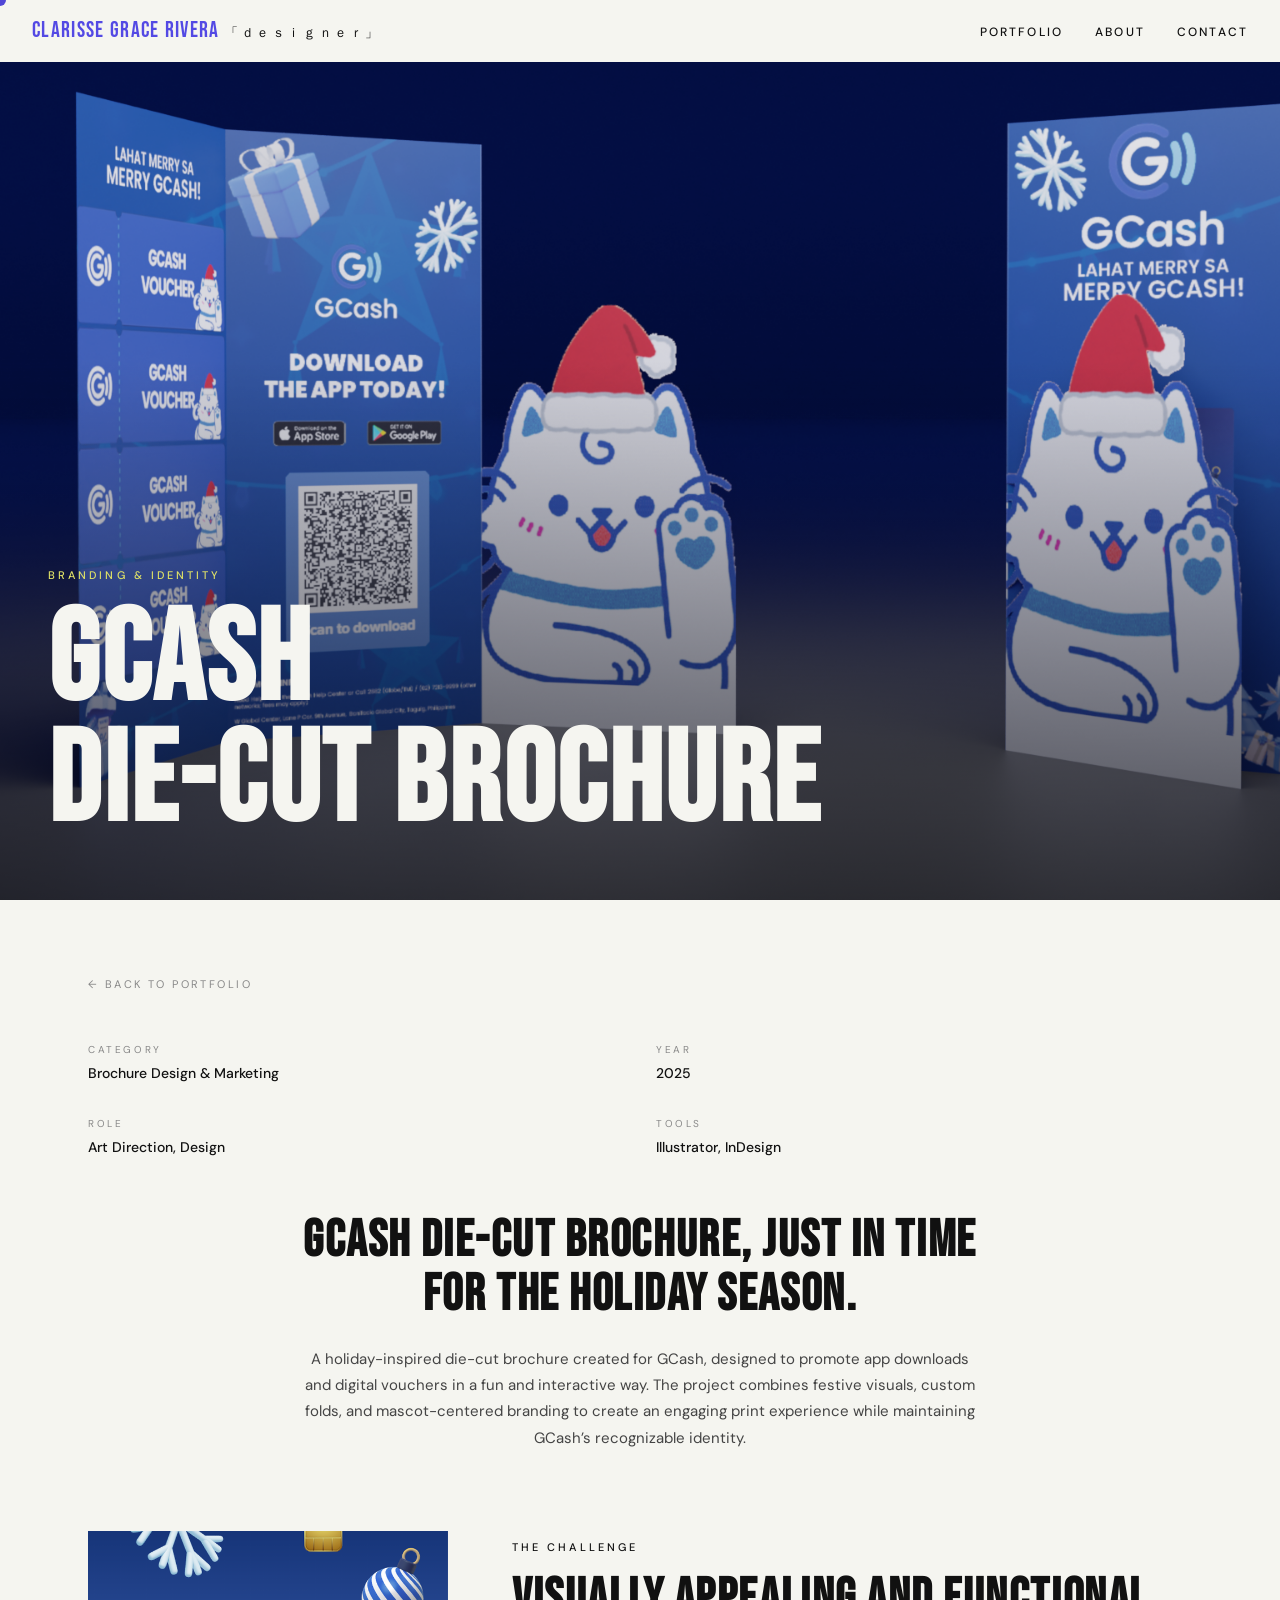
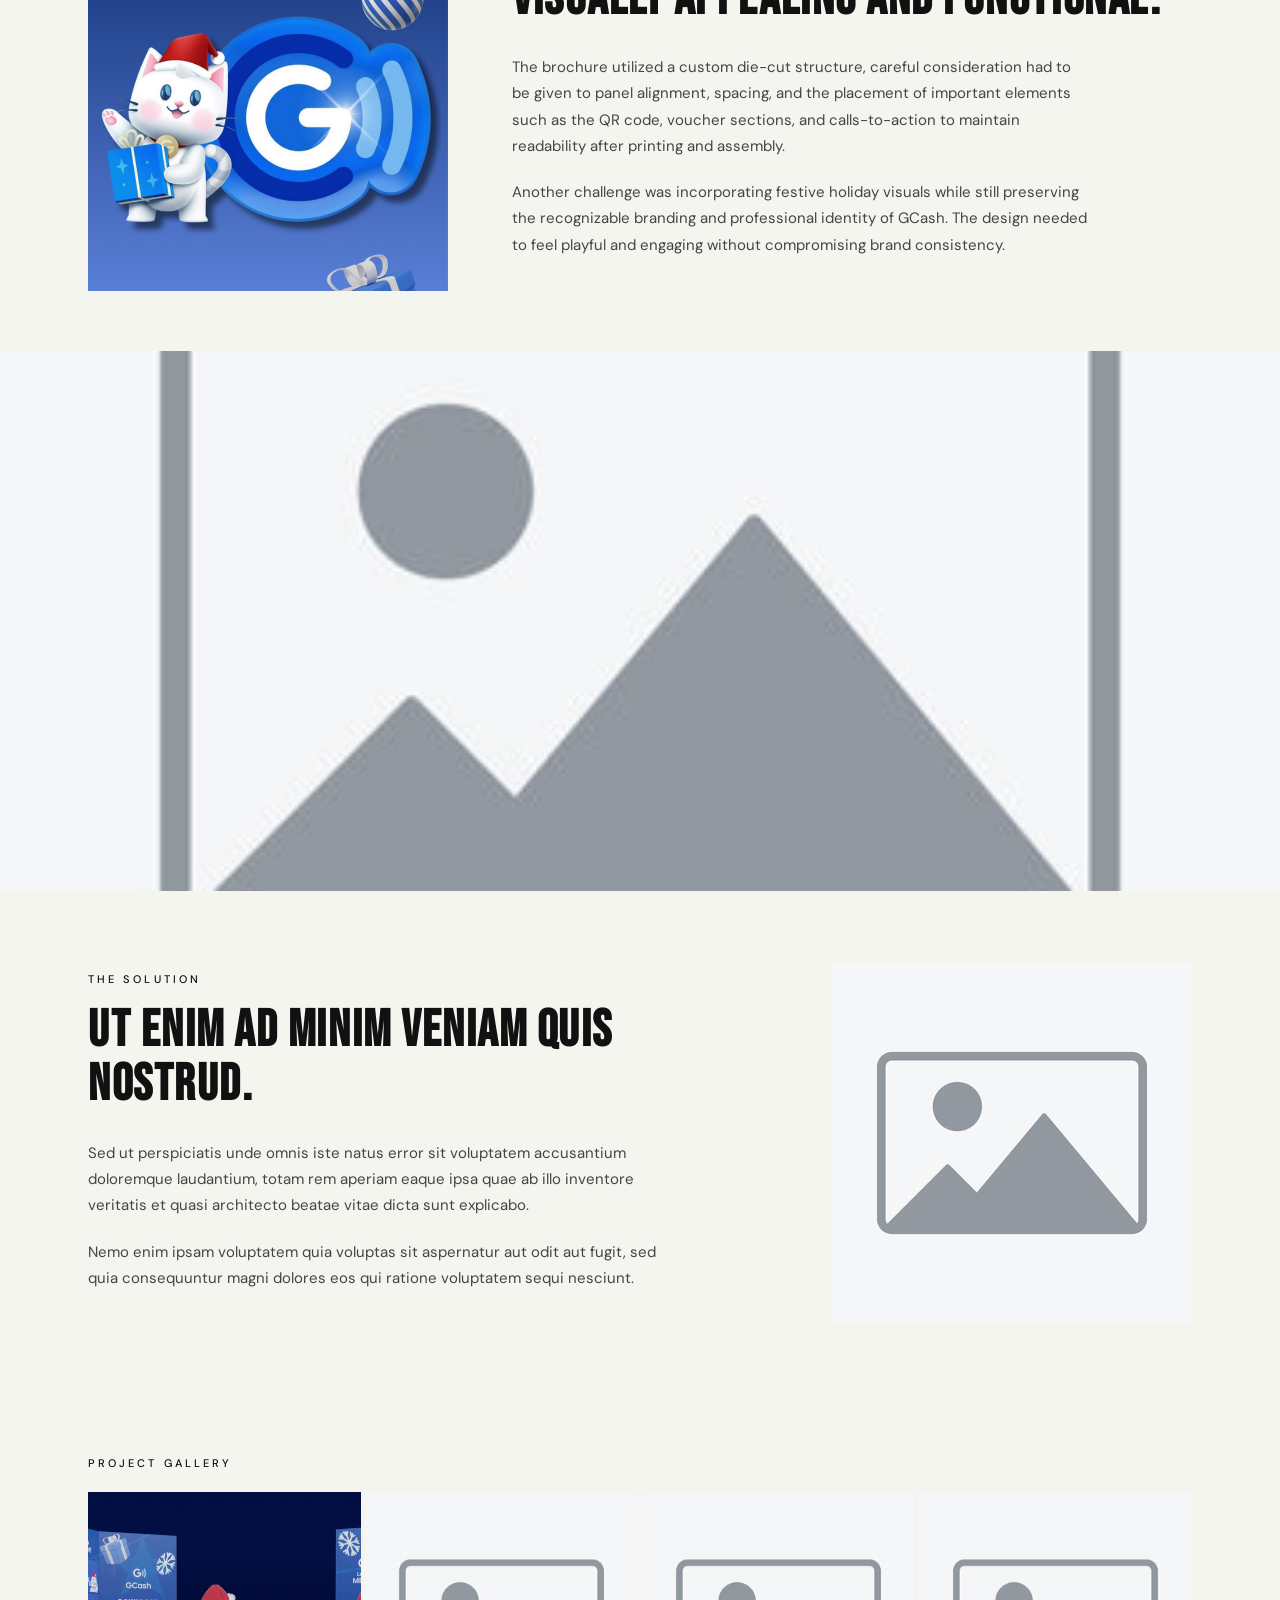
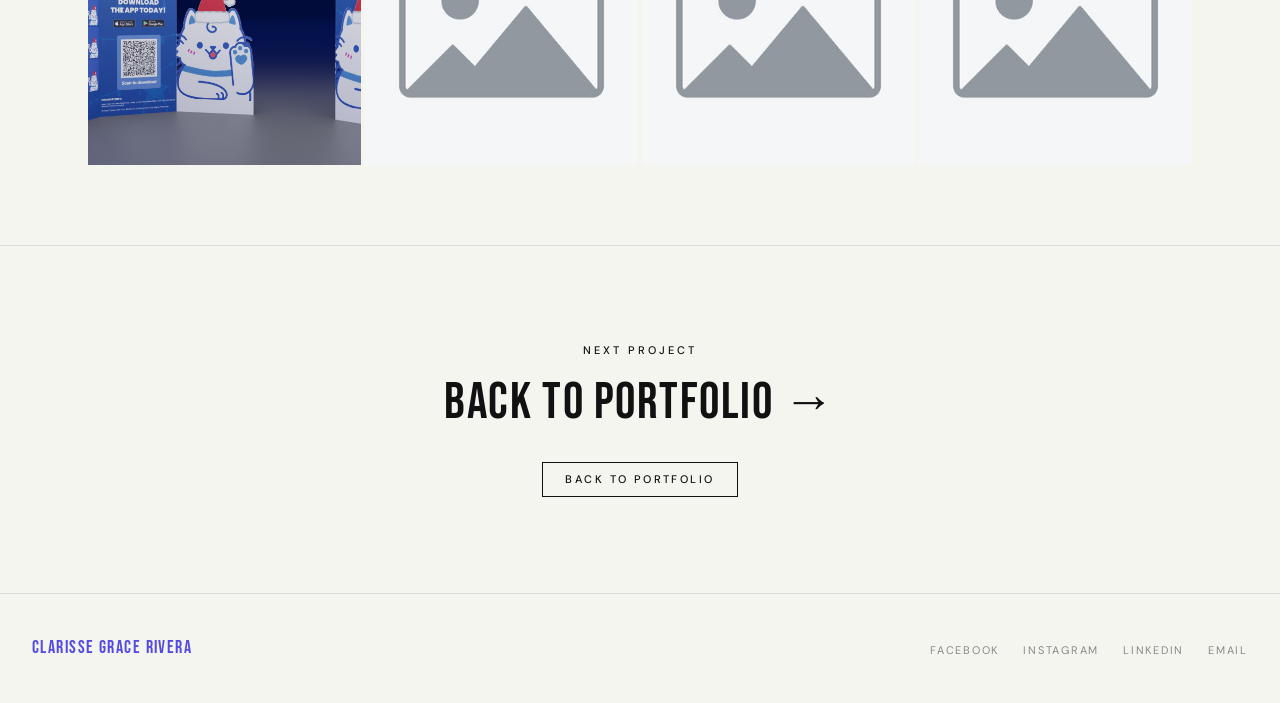
==== commit d5adc849: "updated with pics and solution bio" ====
--- a/projects/gcashdiecut-project.html
+++ b/projects/gcashdiecut-project.html
@@ -56,7 +56,7 @@
       <div class='about-meta-block'>
         <dl>
           <dt style='font-size:10px; letter-spacing:0.26em; text-transform:uppercase; color:var(--grey); margin-bottom:4px;'>Category</dt>
-          <dd style='font-size:14px; font-weight:500;'>Branding &amp; Identity</dd>
+          <dd style='font-size:14px; font-weight:500;'>Brochure Design &amp; Marketing</dd>
         </dl>
       </div>
       <div class='about-meta-block'>
@@ -101,16 +101,16 @@
     <div class='about-content'>
       <p class='about-eyebrow'>The Challenge</p>
       <h3 class='about-headline'>
-        Lorem ipsum dolor sit amet consectetur.
+        Visually appealing and functional.
       </h3>
       <p class='about-body'>
-        Lorem ipsum dolor sit amet, consectetur adipiscing elit, sed do eiusmod tempor
-        incididunt ut labore et dolore magna aliqua. Ut enim ad minim veniam, quis nostrud
-        exercitation ullamco laboris.
+        The brochure utilized a custom die-cut structure, careful consideration had to be given to panel alignment, spacing, 
+        and the placement of important elements such as the QR code, voucher sections, 
+        and calls-to-action to maintain readability after printing and assembly.
       </p>
       <p class='about-body'>
-        Duis aute irure dolor in reprehenderit in voluptate velit esse cillum dolore eu
-        fugiat nulla pariatur. Excepteur sint occaecat cupidatat non proident.
+        Another challenge was incorporating festive holiday visuals while still preserving the recognizable branding and professional identity of GCash. 
+        The design needed to feel playful and engaging without compromising brand consistency.
       </p>
     </div>
   </div>
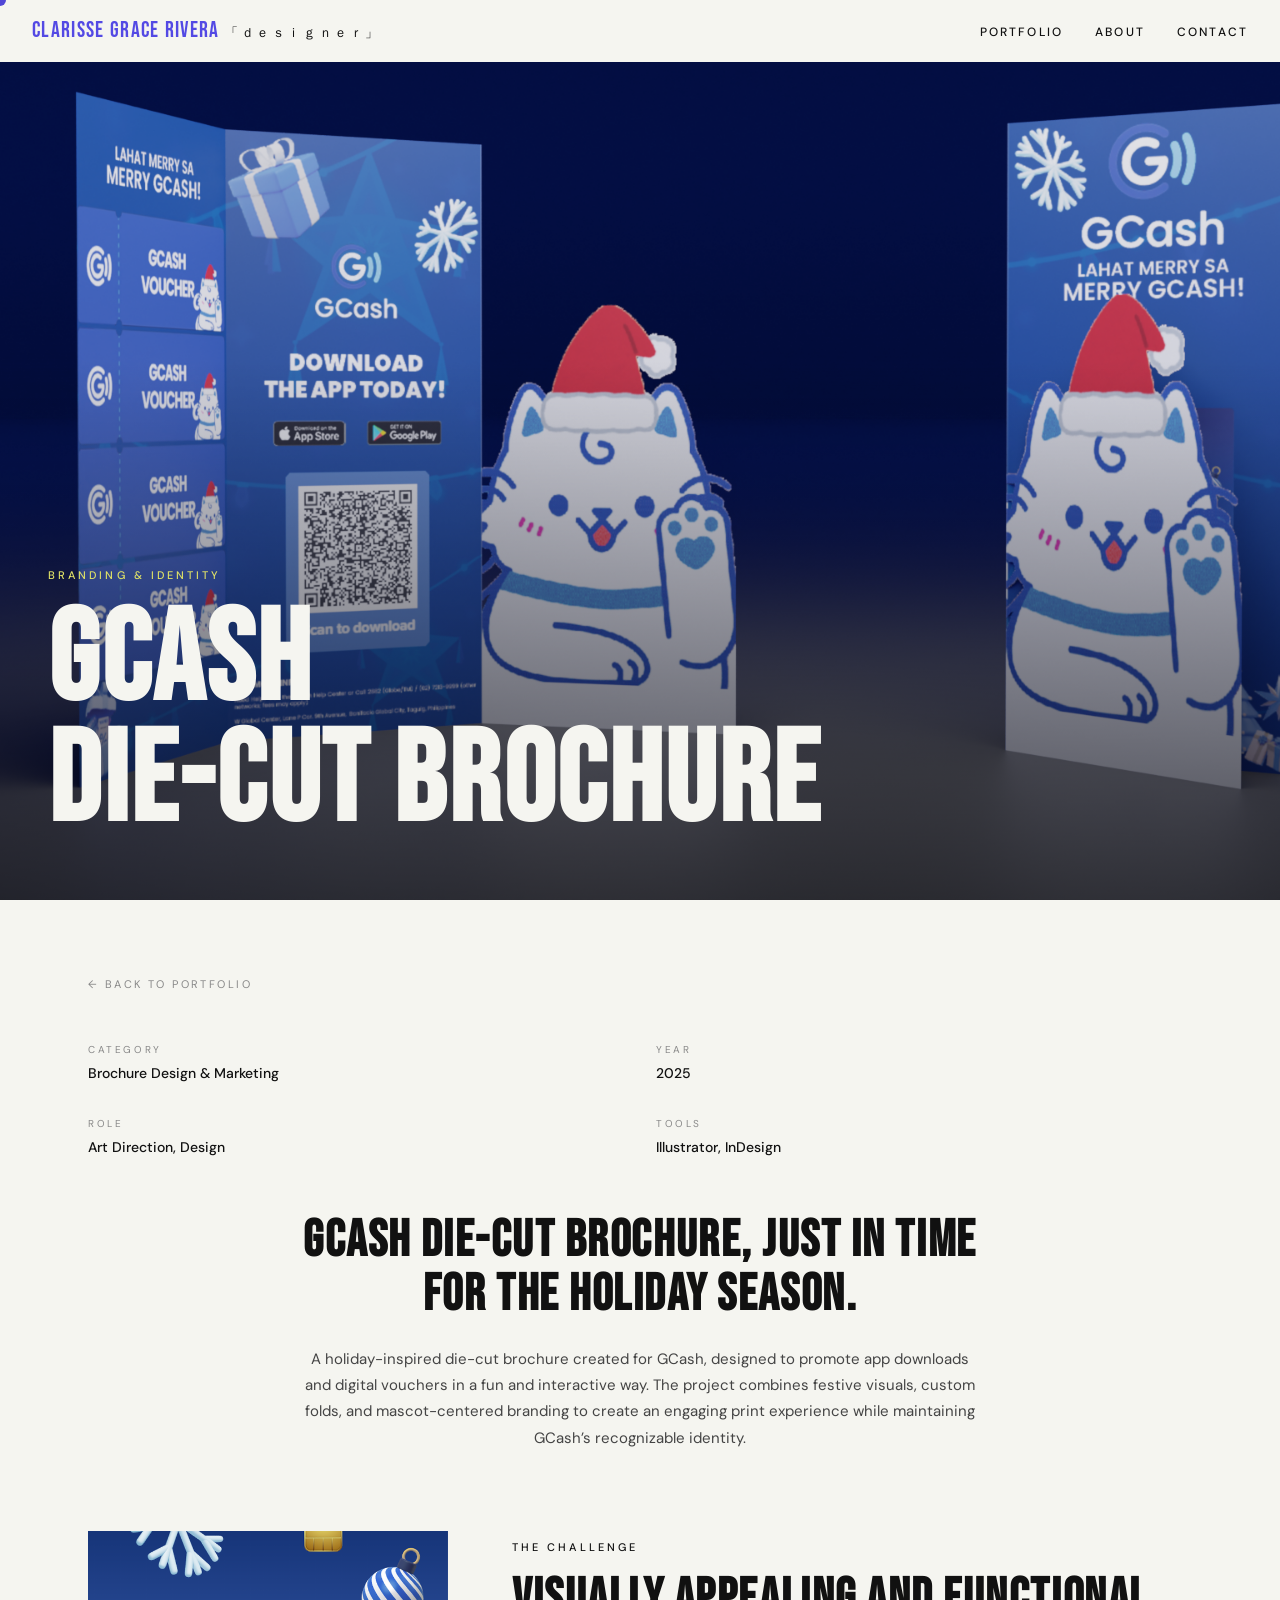
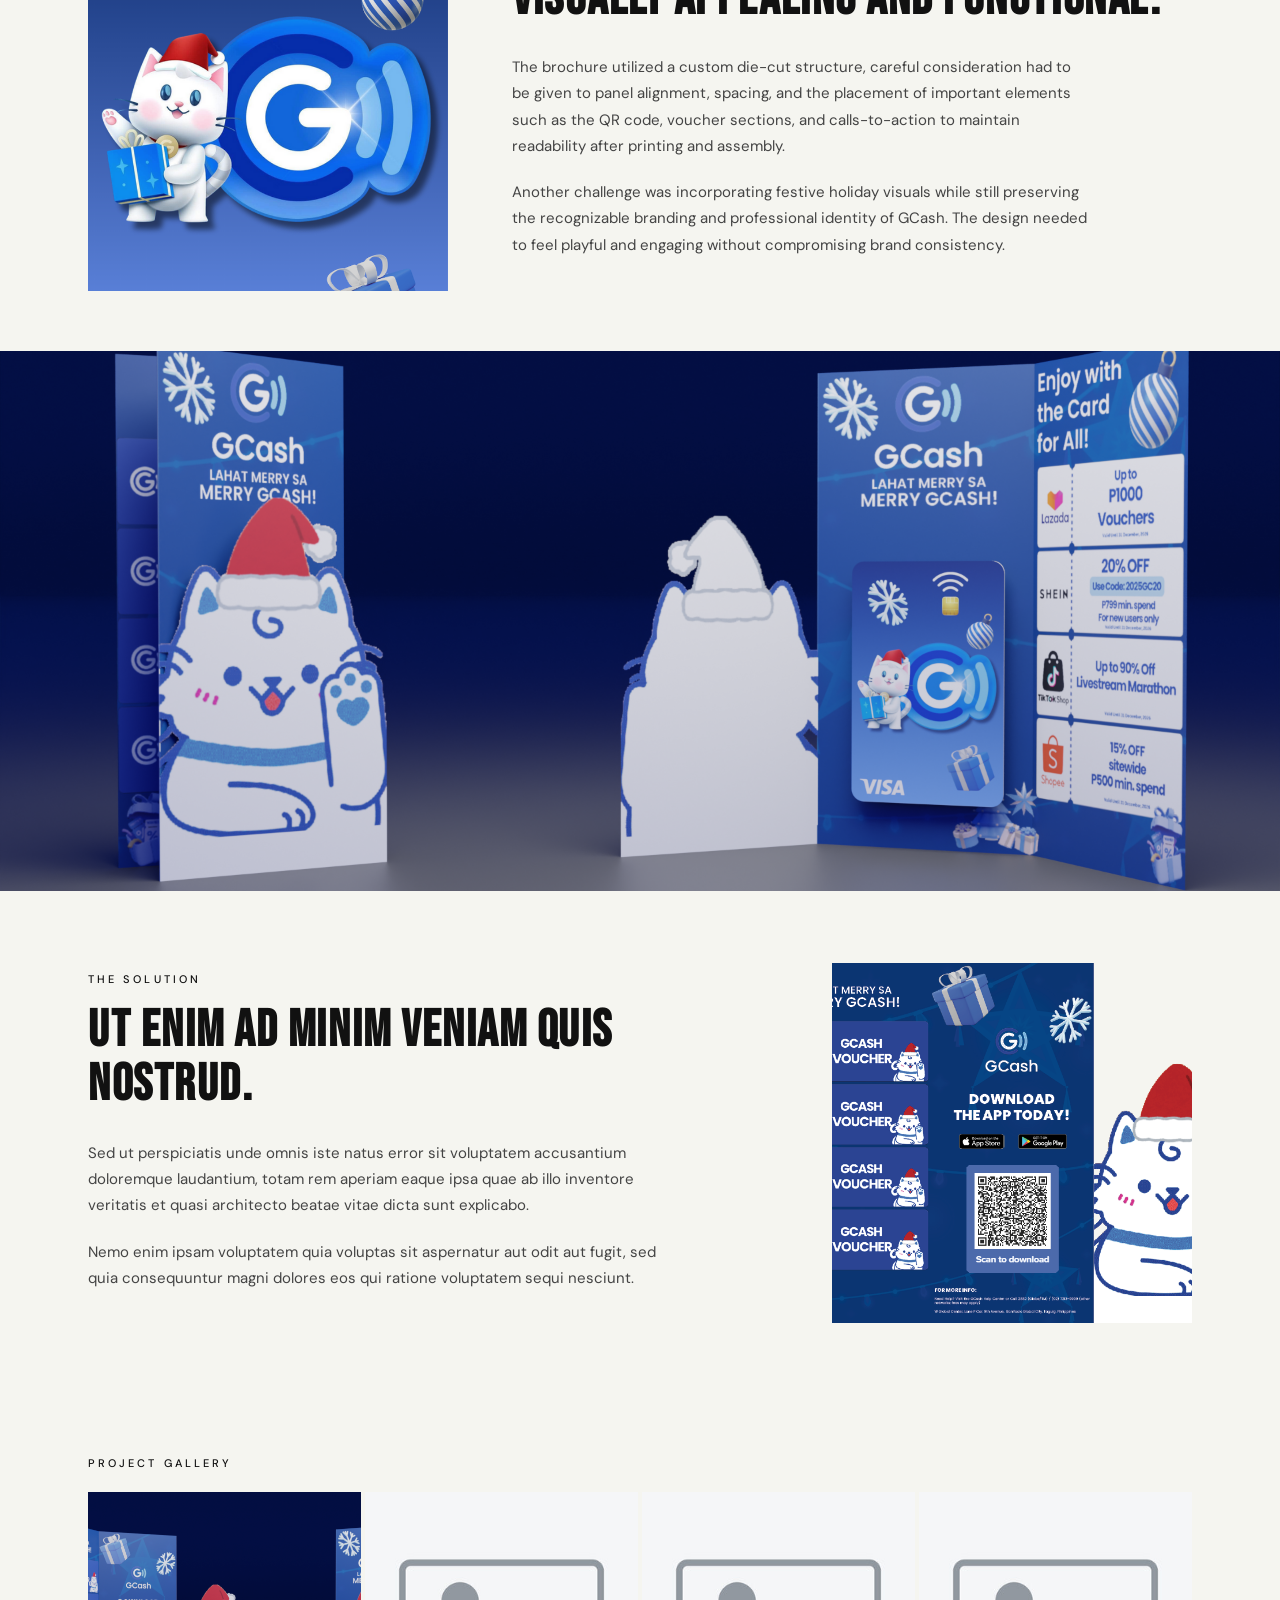
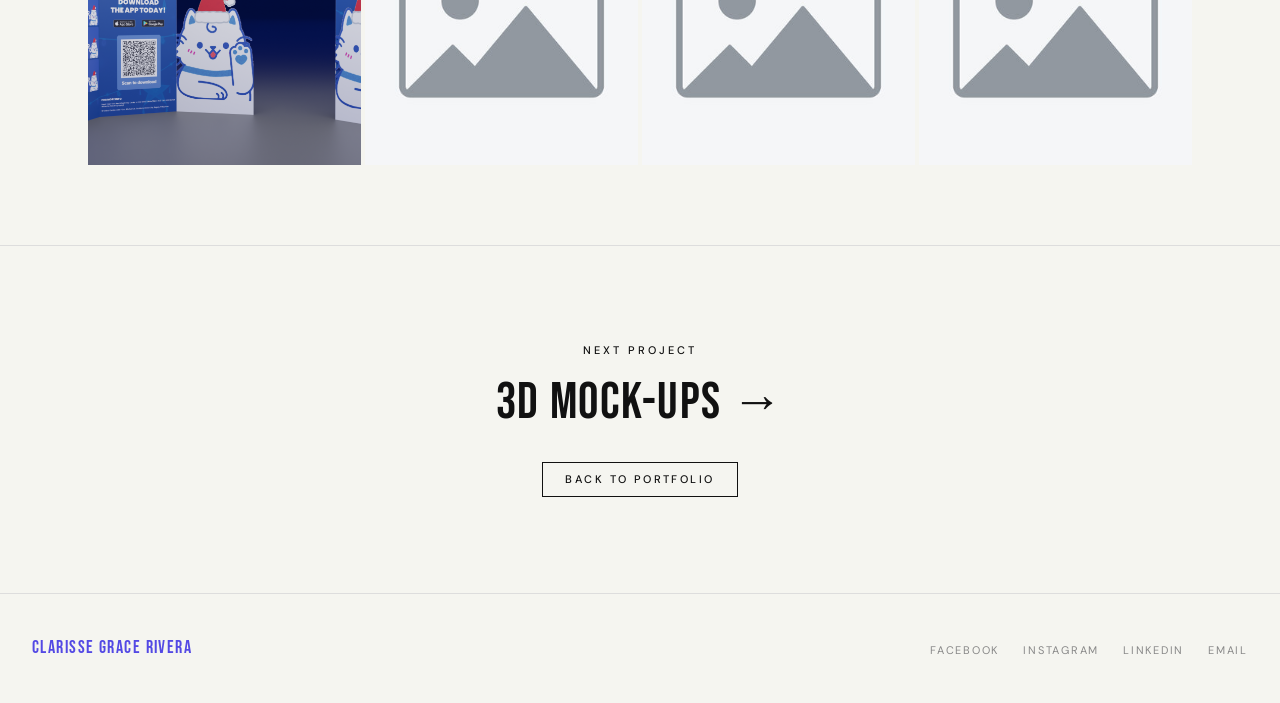
==== commit 10873fcc: "more gcash stuff" ====
--- a/projects/gcashdiecut-project.html
+++ b/projects/gcashdiecut-project.html
@@ -117,7 +117,7 @@
 
   <!-- Full-width image break -->
   <div style='width:100%; height:60vh; overflow:hidden; margin:0;'>
-    <img src='../images/placeholder.jpg' alt='Full-width detail'
+    <img src='../images/gcash/gcash-card-front.png' alt='Full-width detail'
       style='width:100%; height:100%; object-fit:cover; display:block;' />
   </div>
 
@@ -139,7 +139,7 @@
         quia consequuntur magni dolores eos qui ratione voluptatem sequi nesciunt.
       </p>
     </div>
-    <img class='about-photo' src='../images/placeholder.jpg' alt='Solution image' />
+    <img class='about-photo' src='../images/gcash/gcash-transparent-front.png' alt='Solution image' />
   </div>
 
   <!-- Image grid -->
